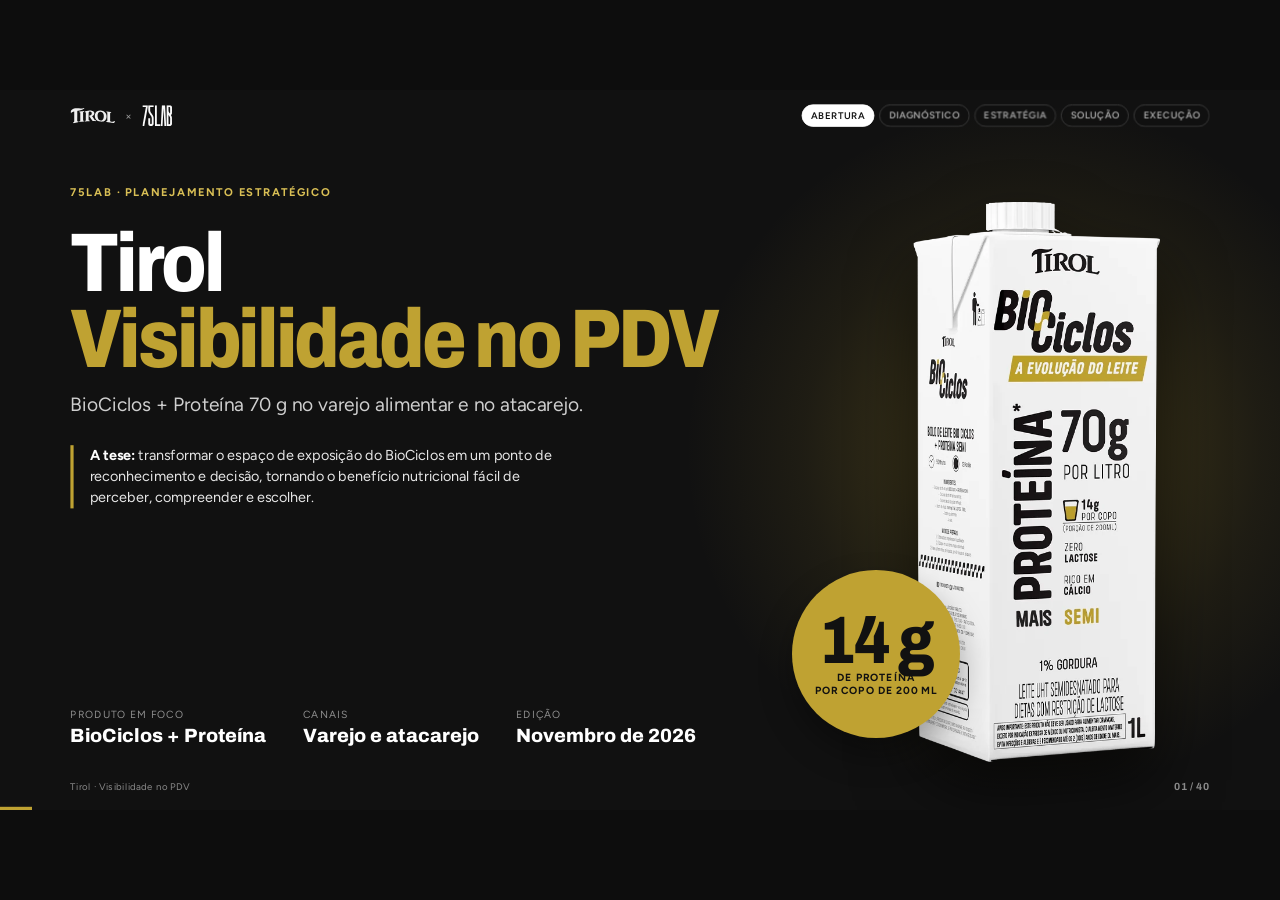
==== index.html @ e5a11fde "Apresentação Tirol Visibilidade no PDV Planejamento estratégico da 75LAB em 40 telas navegáveis: dia" ====
<!doctype html>
<html lang="pt-BR">
<head>
<meta charset="utf-8">
<meta name="viewport" content="width=device-width, initial-scale=1">
<title>Tirol Visibilidade no PDV · Planejamento 75LAB</title>
<meta name="description" content="Planejamento estratégico da 75LAB para a Tirol: transformar a exposição do BioCiclos + Proteína em um ponto de reconhecimento e decisão no varejo alimentar e no atacarejo.">
<meta name="robots" content="noindex">
<meta property="og:title" content="Tirol · Visibilidade no PDV · 14 g no seu dia">
<meta property="og:description" content="Planejamento 75LAB: um bloco BioCiclos que transforma informação nutricional em reconhecimento imediato e facilidade de escolha.">
<meta property="og:image" content="assets/img/packs/biociclos-proteina.webp">
<meta name="theme-color" content="#111111">
<link rel="preconnect" href="https://fonts.googleapis.com">
<link rel="preconnect" href="https://fonts.gstatic.com" crossorigin>
<link href="https://fonts.googleapis.com/css2?family=Archivo:wdth,wght@62..125,500..900&family=Figtree:wght@400;500;600;700&display=swap" rel="stylesheet">
<link rel="stylesheet" href="assets/css/deck.css">
</head>
<body>
<div id="stage" aria-live="polite">

  <header id="topo">
    <div class="marcas"><img src="assets/img/logos/tirol-preto.svg" alt="Tirol"><span>×</span><img class="lab" src="assets/img/logos/75lab-logo-preto.svg" alt="75LAB"></div>
    <nav id="trilha" aria-label="Capítulos"></nav>
  </header>
  <div class="zona ant" aria-hidden="true"></div>
  <div class="zona prox" aria-hidden="true"></div>

  <!-- ===================================================== ABERTURA -->

  <section class="slide capa" id="capa" data-cap="Abertura" data-title="Tirol · Visibilidade no PDV">
    <div class="txt">
      <p class="eyebrow rv">75LAB · Planejamento estratégico</p>
      <h1 class="rv">Tirol<span>Visibilidade no PDV</span></h1>
      <p class="lede rv">BioCiclos + Proteína 70 g no varejo alimentar e no atacarejo.</p>
      <p class="tese rv"><b style="color:#fff">A tese:</b> transformar o espaço de exposição do BioCiclos em um ponto de reconhecimento e decisão, tornando o benefício nutricional fácil de perceber, compreender e escolher.</p>
      <div class="meta rv">
        <div>Produto em foco<b>BioCiclos + Proteína</b></div>
        <div>Canais<b>Varejo e atacarejo</b></div>
        <div>Edição<b>Novembro de 2026</b></div>
      </div>
    </div>
    <div class="visual">
      <div class="halo" aria-hidden="true"></div>
      <img class="pack rv" src="assets/img/packs/biociclos-proteina.webp" alt="Embalagem Tirol BioCiclos + Proteína, leite UHT semidesnatado zero lactose, 1 litro">
      <div class="selo rv"><b>14 g</b><span>de proteína<br>por copo de 200 ml</span></div>
    </div>
  </section>

  <section class="slide sintese" id="sintese" data-cap="Abertura" data-title="Síntese: as seis respostas">
    <p class="eyebrow rv">Síntese executiva</p>
    <h2 class="rv">O planejamento em <em>seis respostas</em>.</h2>
    <div class="corpo">
      <div class="g3">
        <div class="card rv"><h4>O cliente pediu</h4><p>Materiais de PDV para aumentar a visibilidade dos produtos Tirol no varejo e no atacarejo.</p></div>
        <div class="card rv"><h4>Ele realmente precisa</h4><p>Fazer o BioCiclos ser percebido, compreendido e considerado no momento da compra.</p></div>
        <div class="card rv"><h4>Grande oportunidade</h4><p>Traduzir o benefício nutricional em mensagem simples, reconhecível e relevante à rotina.</p></div>
        <div class="card rv"><h4>Estratégia</h4><p>Criar um bloco BioCiclos com marca, 14 g de proteína por copo e facilidade de escolha.</p></div>
        <div class="card rv"><h4>O que a 75LAB deve fazer</h4><p>Desenvolver um sistema modular adaptado à gôndola e à exposição de volume.</p></div>
        <div class="card preto rv"><h4>Próximo passo</h4><p>Validar fotos reais, assets oficiais, claims e restrições físicas antes dos dois mockups.</p></div>
      </div>
      <p class="frase p rv" style="max-width:1300px">A oportunidade não está na peça mais chamativa, mas em um sistema que faça o shopper <em>identificar a Tirol, entender o benefício e encontrar o produto</em> sem dificuldade.</p>
    </div>
  </section>

  <!-- ===================================================== DIAGNÓSTICO -->

  <section class="slide capitulo" id="cap-diagnostico" data-cap="Diagnóstico" data-title="Capítulo 1 · Diagnóstico">
    <p class="eyebrow rv">Capítulo 1</p>
    <h2 class="rv">Diagnóstico</h2>
    <p class="lede rv">O desafio, o briefing, a marca, o mercado, a concorrência e o shopper.</p>
    <div class="lista-cap rv"><span>Leitura do desafio</span><span>Briefing</span><span>O que sabemos</span><span>O que falta descobrir</span><span>Marca</span><span>Mercado</span><span>Concorrência</span><span>Shopper e jornada</span><span>Tendências</span></div>
    <div class="num-cap" aria-hidden="true">01</div>
  </section>

  <section class="slide" id="desafio" data-cap="Diagnóstico" data-title="Leitura do desafio">
    <p class="eyebrow rv"><span class="n">01</span>Leitura do desafio</p>
    <h2 class="rv">O problema não é falta de material. É <em>falta de vantagem percebida</em> na hora da escolha.</h2>
    <div class="corpo">
      <div class="depara rv">
        <div class="card"><h4>O que o cliente pediu</h4><p>Um sistema de réguas, stoppers, blocos de marca e testeiras para o BioCiclos + Proteína, com duas aplicações: varejo e atacarejo, mostrando como o produto é percebido à distância e compreendido de perto.</p></div>
        <div class="seta">→</div>
        <div class="card preto"><h4>O que precisa resolver</h4><p>Transformar a presença física do produto em uma vantagem perceptível no momento da escolha.</p></div>
      </div>
      <div class="g3">
        <div class="card rv"><span class="k">Visibilidade</span><p>Ser encontrado em um corredor visualmente competitivo.</p></div>
        <div class="card rv"><span class="k">Compreensão</span><p>Deixar claro que o leite oferece uma proposta nutricional diferenciada.</p></div>
        <div class="card rv"><span class="k">Conversão</span><p>Justificar a escolha frente às alternativas e ao possível diferencial de preço.</p></div>
      </div>
      <div class="card creme rv"><p style="margin:0;color:var(--ink)"><b>Primeiro achado estratégico:</b> 14 g de proteína por copo é um argumento relevante, mas não exclusivo. A Camponesa também comercializa leite UHT zero lactose com 14 g por 200 ml. A oportunidade é a Tirol ganhar uma associação clara entre <b>produto, benefício, marca e praticidade</b>, e não apenas competir pelo maior número no material. <span class="small">[F1, F4]</span></p></div>
    </div>
  </section>

  <section class="slide" id="briefing" data-cap="Diagnóstico" data-title="Decupagem do briefing">
    <p class="eyebrow rv"><span class="n">02</span>Decupagem do briefing</p>
    <h2 class="rv">Desafio declarado: visibilidade. <em>Desafio real: compreensão rápida.</em></h2>
    <div class="corpo">
      <div class="g2 rv" style="gap:40px">
        <table class="tbl compacta">
          <thead><tr><th style="width:38%">Dimensão</th><th>Leitura estratégica</th></tr></thead>
          <tbody>
            <tr><td>Contexto</td><td>Destacar uma linha de leite funcional em canais com dinâmicas de exposição diferentes.</td></tr>
            <tr><td>Marca</td><td>Tirol, com foco em BioCiclos.</td></tr>
            <tr><td>Categoria</td><td>Leite UHT com proposta nutricional diferenciada.</td></tr>
            <tr><td>Desafio declarado</td><td>Aumentar a visibilidade no PDV.</td></tr>
            <tr class="dest"><td>Desafio real</td><td>Transformar diferenciais nutricionais em argumentos rapidamente compreensíveis.</td></tr>
            <tr><td>Canais</td><td>Supermercados e atacarejos.</td></tr>
          </tbody>
        </table>
        <table class="tbl compacta">
          <thead><tr><th style="width:38%">Dimensão</th><th>Leitura estratégica</th></tr></thead>
          <tbody>
            <tr><td>Objetivo de negócio</td><td>Maior giro, experimentação de compra e presença da linha.</td></tr>
            <tr><td>Objetivo de marketing</td><td>Aumentar conhecimento e reconhecimento de BioCiclos + Proteína.</td></tr>
            <tr><td>Objetivo de trade</td><td>Exposição qualificada e execução consistente.</td></tr>
            <tr><td>Objetivo de comunicação</td><td>Associar Tirol a uma opção proteica, zero lactose e prática para a rotina.</td></tr>
            <tr><td>Momento da jornada</td><td>Atenção, consideração e decisão.</td></tr>
            <tr><td>Restrições</td><td>Acesso ao produto, preço visível, reposição simples e adequação física a cada canal.</td></tr>
          </tbody>
        </table>
      </div>
    </div>
  </section>

  <section class="slide" id="publicos" data-cap="Diagnóstico" data-title="Públicos e resposta desejada">
    <p class="eyebrow rv"><span class="n">02</span>Públicos e resposta desejada do shopper</p>
    <h2 class="rv">Quatro públicos, uma resposta: <em>“esse leite é diferente”</em>.</h2>
    <div class="corpo">
      <div class="g4">
        <div class="card rv"><span class="k">Shopper</span><p>Comprador de leite para consumo próprio ou do domicílio.</p></div>
        <div class="card rv"><span class="k">Consumidor</span><p>Pessoa interessada em incorporar proteína à alimentação cotidiana, não necessariamente atleta.</p></div>
        <div class="card rv"><span class="k">Comprador do varejo</span><p>Responsável por espaço, giro, rentabilidade e abastecimento.</p></div>
        <div class="card rv"><span class="k">Promotor e repositor</span><p>Profissionais que precisam manter o bloco visível, correto e abastecido.</p></div>
      </div>
      <h4 class="rv" style="margin-top:10px">Resposta esperada do shopper</h4>
      <div class="fluxo rv">
        <div><i>VER</i><b>“Esse leite é diferente.”</b></div>
        <div><i>PENSAR</i><b>“Tem uma quantidade relevante de proteína por copo.”</b></div>
        <div><i>SENTIR</i><b>Confiança e facilidade de entendimento.</b></div>
        <div><i>ENTENDER</i><b>“São 14 g por 200 ml e é zero lactose.”</b></div>
        <div class="on"><i>FAZER</i><b>Considerar a compra, verificar o preço e escolher.</b></div>
      </div>
    </div>
  </section>

  <section class="slide" id="sabemos" data-cap="Diagnóstico" data-title="O que sabemos">
    <p class="eyebrow rv"><span class="n">03</span>O que sabemos</p>
    <div class="split" style="grid-template-columns:1.5fr 1fr;flex:1">
      <div>
        <h2 class="rv">Não precisamos inventar um benefício. Precisamos <em>ampliar a percepção</em> do que já existe.</h2>
        <ol class="lista rv" style="margin-top:30px">
          <li><b class="i">01</b><span>O BioCiclos + Proteína comunica <strong>70 g de proteína por litro</strong>, equivalentes a <strong>14 g por copo de 200 ml</strong>. A linha foi lançada em 2025. <span class="small">[F1, F2]</span></span></li>
          <li><b class="i">02</b><span>É um leite UHT semidesnatado, zero lactose, em embalagem de 1 litro. <span class="small">[F1]</span></span></li>
          <li><b class="i">03</b><span>A linha usa códigos visuais limpos e de alto contraste: <strong>branco, preto e dourado</strong>.</span></li>
          <li><b class="i">04</b><span>O projeto precisa contemplar varejo alimentar e atacarejo.</span></li>
          <li><b class="i">05</b><span>No varejo, a prioridade é o bloco de marca com régua e stopper; a ponta de gôndola é opcional.</span></li>
          <li><b class="i">06</b><span>No atacarejo, o foco é leitura à distância sem comprometer a reposição.</span></li>
          <li><b class="i">07</b><span>Preço e embalagem devem permanecer visíveis nas duas soluções.</span></li>
        </ol>
      </div>
      <div class="rv" style="display:flex;justify-content:center;align-items:center;height:100%">
        <img src="assets/img/packs/biociclos-proteina.webp" alt="Embalagem BioCiclos + Proteína" style="height:600px;width:auto;filter:drop-shadow(0 30px 30px rgba(0,0,0,.18))">
      </div>
    </div>
  </section>

  <section class="slide" id="descobrir" data-cap="Diagnóstico" data-title="O que precisamos descobrir">
    <p class="eyebrow rv"><span class="n">04</span>O que precisamos descobrir</p>
    <h2 class="rv">Cinco lacunas críticas antes do design final.</h2>
    <div class="corpo">
      <div class="split" style="grid-template-columns:1.45fr 1fr;gap:44px">
        <table class="tbl compacta rv">
          <thead><tr><th>Sabemos</th><th>Precisamos descobrir</th><th>Impacto</th></tr></thead>
          <tbody>
            <tr><td>Produto em foco</td><td>Exposição atual: fotos, planogramas, frentes e medidas.</td><td><span class="tag crit">Crítico</span></td></tr>
            <tr><td>Dois canais</td><td>Redes prioritárias, regras e tipos de loja.</td><td><span class="tag crit">Crítico</span></td></tr>
            <tr><td>Claim de proteína</td><td>Rótulo vigente, claims aprovados e arquivos oficiais.</td><td><span class="tag crit">Crítico</span></td></tr>
            <tr><td>Objetivo de visibilidade</td><td>Baseline de sell-out, distribuição, giro e ruptura.</td><td><span class="tag crit">Crítico</span></td></tr>
            <tr><td>Execução simples</td><td>Budget, quantidades e custo-alvo por peça.</td><td><span class="tag crit">Crítico</span></td></tr>
            <tr><td>Decisão no PDV</td><td>Preço regular, promoções e diferença para concorrentes.</td><td><span class="tag imp">Importante</span></td></tr>
            <tr><td>Identidade própria</td><td>Manual de marca, logos, embalagens e arquivos abertos.</td><td><span class="tag imp">Importante</span></td></tr>
            <tr><td>Público comprador</td><td>Perfil, jornadas e ocasiões de consumo.</td><td><span class="tag imp">Importante</span></td></tr>
            <tr><td>Instalação</td><td>Quem instala, mantém e repõe as peças.</td><td><span class="tag imp">Importante</span></td></tr>
            <tr><td>Portfólio alternativo</td><td>Condições de extensão a Doce de Leite Zero e Viva Zero.</td><td><span class="tag des">Desejável</span></td></tr>
          </tbody>
        </table>
        <div class="rv">
          <h4 style="margin-bottom:14px">Hipóteses de planejamento <span class="tag hip" style="margin-left:6px">a confirmar</span></h4>
          <div style="display:grid;gap:12px">
            <div class="card"><span class="k">H01 · Baixa diferenciação visual</span><p style="margin:0">O bloco atual pode não se destacar dos leites tradicionais.</p></div>
            <div class="card"><span class="k">H02 · Informação subaproveitada</span><p style="margin:0">O shopper pode compreender melhor 14 g por copo do que 70 g por litro.</p></div>
            <div class="card"><span class="k">H03 · Barreira de preço</span><p style="margin:0">Um eventual preço superior pode exigir proposta de valor mais clara.</p></div>
            <div class="card"><span class="k">H04 · Espaço limitado</span><p style="margin:0">Nem todas as redes permitirão testeiras ou pontos extras.</p></div>
          </div>
        </div>
      </div>
    </div>
  </section>

  <section class="slide" id="marca" data-cap="Diagnóstico" data-title="Contexto de marca">
    <p class="eyebrow rv"><span class="n">05</span>Contexto de marca</p>
    <h2 class="rv">Tirol entrega confiança. BioCiclos entrega <em>reconhecimento</em>.</h2>
    <div class="corpo">
      <div class="split" style="grid-template-columns:1fr 1fr;gap:48px">
        <div>
          <p class="rv">Fundada em 1974, em Treze Tílias (SC), a Tirol construiu sua trajetória em lácteos, qualidade e confiança. Em julho de 2026 apresentou o posicionamento <b>“Incrível é fazer com Tirol”</b>. BioCiclos trabalha o território <b>“A evolução do leite”</b>, com variantes por fase ou objetivo de consumo. <span class="small">[F1, F2, F3]</span></p>
          <h4 class="rv" style="margin:22px 0 10px">Arquitetura de comunicação recomendada</h4>
          <table class="tbl compacta rv">
            <tbody>
              <tr><td style="width:42%">Marca endossante</td><td><b>TIROL</b> · familiaridade e confiança.</td></tr>
              <tr><td>Identidade de linha</td><td><b>BIOCICLOS</b> · reconhecimento no corredor.</td></tr>
              <tr class="dest"><td>Variante e benefício</td><td><b>+ PROTEÍNA 70 g/L</b> · traduzida em 14 g por copo de 200 ml.</td></tr>
              <tr><td>Mensagem de apoio</td><td><b>ZERO LACTOSE</b> · visível, sem competir com a mensagem central.</td></tr>
            </tbody>
          </table>
        </div>
        <div>
          <div class="packs rv" style="justify-content:center;gap:0">
            <img src="assets/img/packs/biociclos-adultos-p.webp" alt="BioCiclos Adultos" style="height:200px">
            <img src="assets/img/packs/biociclos-senior-p.webp" alt="BioCiclos Senior 50+" style="height:200px">
            <img src="assets/img/packs/biociclos-kids-p.webp" alt="BioCiclos Kids" style="height:200px">
            <img src="assets/img/packs/biociclos-proteina-p.webp" alt="BioCiclos + Proteína" style="height:250px;margin-left:8px">
          </div>
          <h4 class="rv" style="margin:24px 0 10px">Códigos visuais a preservar</h4>
          <div class="g3 rv" style="gap:10px">
            <div class="card" style="padding:14px"><div style="height:28px;border-radius:6px;background:#fff;border:1px solid var(--line)"></div><p style="font-size:14px"><b>Branco</b> · continuidade com a embalagem e clareza.</p></div>
            <div class="card" style="padding:14px"><div style="height:28px;border-radius:6px;background:var(--ink)"></div><p style="font-size:14px"><b>Preto</b> · contraste e reconhecimento da variante.</p></div>
            <div class="card" style="padding:14px"><div style="height:28px;border-radius:6px;background:var(--gold)"></div><p style="font-size:14px"><b>Dourado</b> · destaque seletivo e qualidade.</p></div>
          </div>
          <p class="small rv" style="margin-top:12px"><b>Direção:</b> estender o sistema visual do produto à gôndola, com tipografia forte e a embalagem original como ativo obrigatório, em vez de criar uma campanha paralela.</p>
        </div>
      </div>
      <p class="nota rv">Posicionamento pretendido não é percepção real: se o shopper reconhece a linha, associa à Tirol e diferencia a versão proteica ainda precisa ser avaliado em pesquisa.</p>
    </div>
  </section>

  <section class="slide" id="mercado" data-cap="Diagnóstico" data-title="Contexto de mercado">
    <p class="eyebrow rv"><span class="n">06</span>Contexto de mercado</p>
    <h2 class="rv">A proteína avança, mas o interesse <em>não garante a escolha</em> de uma marca.</h2>
    <div class="corpo">
      <div class="g3">
        <div class="card rv"><div class="kpi">R$ 1,145 <small>tri</small></div><p><b>Varejo alimentar Brasil, 2025.</b> Total setorial, não a categoria de leite UHT. <span class="small">[F5]</span></p></div>
        <div class="card rv"><div class="kpi">+12<small>%</small></div><p><b>Produtos com proteína adicionada, em valor.</b> Ano móvel até o 1º tri/2026 vs. anterior. <span class="small">[F6]</span></p></div>
        <div class="card rv"><div class="kpi">21<small>% dos lares</small></div><p><b>12,8 milhões de lares</b> compram produtos com proteína adicionada, em diversas categorias. <span class="small">[F6]</span></p></div>
      </div>
      <div class="split rv" style="grid-template-columns:1fr 1fr;gap:40px">
        <p>Segundo a Worldpanel by Numerator (13/10/2026), a categoria é impulsionada pela busca de conveniência e de relação custo-benefício; <b>clareza da quantidade por porção é especialmente importante</b>. <span class="small">[F6]</span></p>
        <ol class="lista" style="gap:6px">
          <li><b class="i">01</b><span>Apresentar um benefício facilmente compreensível.</span></li>
          <li><b class="i">02</b><span>Conectar o produto ao consumo cotidiano.</span></li>
          <li><b class="i">03</b><span>Facilitar a avaliação de valor em relação ao preço.</span></li>
          <li><b class="i">04</b><span>Garantir disponibilidade e execução consistente.</span></li>
        </ol>
      </div>
      <p class="nota rv">Limitação: esses números não medem especificamente o mercado brasileiro de leite UHT proteico de 1 litro e não devem ser usados para projetar vendas da variante.</p>
    </div>
  </section>

  <section class="slide" id="concorrencia" data-cap="Diagnóstico" data-title="Concorrência">
    <p class="eyebrow rv"><span class="n">07</span>Concorrência</p>
    <h2 class="rv">Quando todos falam de proteína, <em>o número sozinho deixa de diferenciar</em>.</h2>
    <div class="corpo">
      <table class="tbl rv">
        <thead><tr><th style="width:30%">Marca</th><th style="width:36%">Proposta verificada</th><th>Implicação para a Tirol</th></tr></thead>
        <tbody>
          <tr class="dest"><td>Camponesa · Leite UHT Proteína Zero Lactose</td><td>14 g por 200 ml, zero lactose. <span class="small">[F4]</span></td><td>Concorrente direto, com a mesma quantidade comunicada.</td></tr>
          <tr><td>Itambé · Leite Protein 1 L</td><td>5 g por 100 ml = 10 g por 200 ml, zero lactose. <span class="small">[F7]</span></td><td>Disputa por nutrição e saudabilidade.</td></tr>
          <tr><td>Piracanjuba · Zero Lactose +Protein 1 L</td><td>Comunica 10 g de proteína e ausência de lactose. <span class="small">[F8]</span></td><td>Reforça o repertório proteico na gôndola.</td></tr>
          <tr><td>Molico · Linha UHT</td><td>Associação histórica da marca com nutrição.</td><td>Disputa por confiança e escolha saudável.</td></tr>
        </tbody>
      </table>
      <p class="rv"><b>Concorrência indireta:</b> bebidas proteicas prontas, iogurtes, suplementos e outros alimentos de apelo proteico disputam a intenção de consumo, embora não sejam substitutos perfeitos do leite UHT.</p>
      <div class="card preto rv" style="padding:26px 30px">
        <h4>Espaço de diferenciação</h4>
        <p class="frase m" style="color:#fff;margin-top:10px">TIROL <em>+</em> BIOCICLOS <em>+</em> 14 g POR COPO <em>+</em> ZERO LACTOSE <em>+</em> contexto de consumo</p>
      </div>
      <p class="nota rv">Argumentos de produto checados nas fontes; não houve auditoria física das peças dos concorrentes nas redes-alvo. Visibilidade, frentes e materiais devem ser investigados em campo.</p>
    </div>
  </section>

  <section class="slide" id="shopper" data-cap="Diagnóstico" data-title="Shopper: quatro perfis de compra">
    <p class="eyebrow rv"><span class="n">08</span>Shopper e público</p>
    <h2 class="rv">Falar com quem procura <em>e com quem descobre</em> o leite funcional.</h2>
    <div class="corpo">
      <div class="g4">
        <div class="card rv"><span class="k">Orientado à nutrição</span><p>Compara proteína, gordura, ingredientes e preço.</p><p style="color:var(--ink);border-top:1px solid var(--line);padding-top:10px;margin-top:14px"><b>Design:</b> destacar a quantidade por porção com clareza.</p></div>
        <div class="card rv"><span class="k">Compra habitual</span><p>Compra leite rotineiramente, sem buscar necessariamente a versão proteica.</p><p style="color:var(--ink);border-top:1px solid var(--line);padding-top:10px;margin-top:14px"><b>Design:</b> interromper com baixo esforço de leitura.</p></div>
        <div class="card rv"><span class="k">Atento à lactose</span><p>Procura identificar a ausência de lactose.</p><p style="color:var(--ink);border-top:1px solid var(--line);padding-top:10px;margin-top:14px"><b>Design:</b> preservar o claim de apoio.</p></div>
        <div class="card rv"><span class="k">Atacarejo</span><p>Pode comprar por unidade ou em volume; compara preços e acesso.</p><p style="color:var(--ink);border-top:1px solid var(--line);padding-top:10px;margin-top:14px"><b>Design:</b> testar leitura à distância e reposição livre.</p></div>
      </div>
      <div class="card creme rv"><p style="margin:0;color:var(--ink);font-size:19px"><b>Principal aprendizado:</b> o material precisa servir tanto a quem procura deliberadamente um leite funcional quanto a quem descobre a opção em uma compra de rotina. Falar apenas com atletas restringe o público sem necessidade.</p></div>
      <p class="nota rv">Segmentos comportamentais de planejamento, não perfis medidos especificamente para a Tirol.</p>
    </div>
  </section>

  <section class="slide" id="jornada" data-cap="Diagnóstico" data-title="Jornada simplificada no PDV">
    <p class="eyebrow rv"><span class="n">08</span>Jornada simplificada no PDV</p>
    <h2 class="rv">Sete momentos, sete barreiras, <em>sete oportunidades</em>.</h2>
    <div class="corpo">
      <table class="tbl rv">
        <thead><tr><th style="width:18%">Momento</th><th style="width:34%">Barreira</th><th>Oportunidade</th></tr></thead>
        <tbody>
          <tr><td>Contexto</td><td>Compra habitual de leite.</td><td>Bloco reconhecível de BioCiclos.</td></tr>
          <tr><td>Estímulo</td><td>Ruído visual.</td><td>Contraste e marca visível.</td></tr>
          <tr class="dest"><td>Interesse</td><td>Benefício pouco claro.</td><td><b>14 g por 200 ml em destaque.</b></td></tr>
          <tr><td>Interação</td><td>Dúvida sobre a variante.</td><td>Embalagem real e zero lactose.</td></tr>
          <tr><td>Decisão</td><td>Comparação de valor.</td><td>Preço legível junto ao produto.</td></tr>
          <tr><td>Ação</td><td>Dificuldade de retirada.</td><td>Livre acesso e organização.</td></tr>
          <tr><td>Experiência</td><td>Memória fraca para a recompra.</td><td>Repetição consistente dos códigos BioCiclos.</td></tr>
        </tbody>
      </table>
    </div>
  </section>

  <section class="slide" id="tendencias" data-cap="Diagnóstico" data-title="Tendências relevantes">
    <p class="eyebrow rv"><span class="n">09</span>Tendências relevantes</p>
    <h2 class="rv">Proteína saiu da academia e <em>entrou na rotina</em>.</h2>
    <div class="corpo">
      <div class="g3">
        <div class="card rv"><span class="k">Proteína no cotidiano</span><p>Linguagem menos restrita ao universo fitness.</p></div>
        <div class="card rv"><span class="k">Atenção ao custo-benefício</span><p>Comunicar valor sem esconder o preço.</p></div>
        <div class="card preto rv"><span class="k">Clareza por porção</span><p>Priorizar 14 g por 200 ml.</p></div>
        <div class="card rv"><span class="k">Nutrição funcional</span><p>Fortalecer a identidade BioCiclos.</p></div>
        <div class="card rv"><span class="k">Comunicação da rotina</span><p>Usar situações cotidianas, se não prejudicarem a leitura.</p></div>
        <div class="card rv"><span class="k">Execução modular</span><p>Criar uma família de peças por canal e cluster.</p></div>
      </div>
      <div class="card creme rv"><p style="margin:0;color:var(--ink)"><b>Tecnologia:</b> não há evidência suficiente de que telas, sensores ou inteligência artificial melhorem esta decisão de compra a ponto de justificar o investimento. Um QR Code pode apoiar conteúdo aprovado em etapa futura, mas não deve disputar atenção com o benefício principal.</p></div>
      <p class="nota rv">Sinais do estudo de consumo da Worldpanel e da evolução recente de comunicação e portfólio da Tirol. [F2, F3, F6]</p>
    </div>
  </section>

  <!-- ===================================================== ESTRATÉGIA -->

  <section class="slide capitulo" id="cap-estrategia" data-cap="Estratégia" data-title="Capítulo 2 · Estratégia">
    <p class="eyebrow rv">Capítulo 2</p>
    <h2 class="rv">Estratégia</h2>
    <p class="lede rv">Insights, tensão central, oportunidade, pilares e territórios conceituais.</p>
    <div class="lista-cap rv"><span>Insights</span><span>Tensão central</span><span>Oportunidade</span><span>Como podemos</span><span>De → Para</span><span>Pilares</span><span>Territórios</span><span>Direção recomendada</span></div>
    <div class="num-cap" aria-hidden="true">02</div>
  </section>

  <section class="slide" id="insights" data-cap="Estratégia" data-title="Principais insights">
    <p class="eyebrow rv"><span class="n">10</span>Principais insights</p>
    <h2 class="rv">De observações a <em>decisões de design</em>.</h2>
    <div class="corpo">
      <table class="tbl compacta rv">
        <thead><tr><th style="width:5%">#</th><th style="width:27%">Observação</th><th style="width:36%">Insight</th><th>Consequência</th></tr></thead>
        <tbody>
          <tr><td>01</td><td>70 g por litro.</td><td>A porção de consumo aproxima o benefício da rotina.</td><td><b>14 g por copo.</b></td></tr>
          <tr><td>02</td><td>Outra marca também oferece 14 g.</td><td>O número não é necessariamente exclusivo.</td><td>Vincular o benefício à identidade BioCiclos.</td></tr>
          <tr><td>03</td><td>Embalagem predominantemente branca.</td><td>Pode perder contraste diante de outras caixas claras.</td><td>Construir bloco preto, branco e dourado.</td></tr>
          <tr><td>04</td><td>Leite é compra habitual.</td><td>A marca precisa dialogar com hábitos existentes.</td><td>Mostrar consumo cotidiano.</td></tr>
          <tr><td>05</td><td>Preço potencialmente diferente.</td><td>Atenção não implica intenção de compra.</td><td>Manter preço legível e proposta clara.</td></tr>
          <tr><td>06</td><td>Dois canais diferentes.</td><td>Uma mesma peça redimensionada pode falhar.</td><td>Mesma linguagem, arquitetura distinta.</td></tr>
          <tr><td>07</td><td>Peças convivem com reposição.</td><td>Material que atrapalha a operação tende a ser removido.</td><td>Facilidade de manutenção como premissa.</td></tr>
          <tr><td>08</td><td>Marca tem território institucional e de linha.</td><td>É possível unir confiança e inovação funcional.</td><td>Usar Tirol como marca endossante.</td></tr>
        </tbody>
      </table>
    </div>
  </section>

  <section class="slide" id="prioritarios" data-cap="Estratégia" data-title="Três insights prioritários">
    <p class="eyebrow rv"><span class="n">10</span>Três insights prioritários</p>
    <h2 class="rv">Concretizar, reconhecer, operar.</h2>
    <div class="corpo" style="justify-content:center">
      <div class="g3">
        <div class="card rv" style="padding:34px 30px"><div class="kpi" style="color:var(--gold-t)">01</div><h3 style="margin-top:14px;font-size:34px">Concretizar</h3><p style="font-size:19px;margin-top:14px">O número mais útil é o que o consumidor reconhece em sua porção cotidiana, não necessariamente o maior número da embalagem.</p></div>
        <div class="card preto rv" style="padding:34px 30px"><div class="kpi" style="color:var(--gold-l)">02</div><h3 style="margin-top:14px;font-size:34px">Reconhecer</h3><p style="font-size:19px;margin-top:14px">Se várias marcas falam em proteína, a Tirol precisa ganhar associação entre identidade, benefício e presença física.</p></div>
        <div class="card rv" style="padding:34px 30px"><div class="kpi" style="color:var(--gold-t)">03</div><h3 style="margin-top:14px;font-size:34px">Operar</h3><p style="font-size:19px;margin-top:14px">O impacto só existe enquanto a comunicação permanece instalada, visível, abastecida e próxima do produto.</p></div>
      </div>
      <p class="lede rv">Esses insights conduzem as decisões de hierarquia, layout, materiais, exposição e critérios de produção.</p>
    </div>
  </section>

  <section class="slide" id="tensao" data-cap="Estratégia" data-title="Tensão central">
    <p class="eyebrow rv"><span class="n">11</span>Tensão central</p>
    <h2 class="rv">Quatro conflitos avaliados. <em>Um escolhido.</em></h2>
    <div class="corpo">
      <table class="tbl compacta rv">
        <thead><tr><th style="width:30%">Tensão</th><th style="width:30%">Desejo</th><th>Conflito</th></tr></thead>
        <tbody>
          <tr class="dest"><td>Informação vs. compreensão</td><td>Entender o benefício rapidamente.</td><td>Dados nutricionais exigem interpretação.</td></tr>
          <tr><td>Diferenciação vs. semelhança</td><td>Encontrar o produto mais adequado.</td><td>Várias marcas usam argumentos parecidos.</td></tr>
          <tr><td>Valor vs. preço</td><td>Perceber um benefício justificável.</td><td>A categoria também é comparada por preço.</td></tr>
          <tr><td>Impacto vs. operação</td><td>Ter destaque expressivo.</td><td>A peça não pode dificultar retirada e reposição.</td></tr>
        </tbody>
      </table>
      <div class="aspas rv" style="margin-top:16px">
        <h4 style="margin-bottom:12px;color:var(--gold-t)">Tensão escolhida</h4>
        <p class="frase m">O shopper pode estar aberto a um leite com mais proteína, mas <em>não necessariamente consegue perceber, compreender e justificar</em> essa escolha enquanto compra leite.</p>
      </div>
      <p class="nota rv">Essa tensão liga comportamento, categoria, comunicação e venda. É mais abrangente do que a ausência de uma régua ou testeira.</p>
    </div>
  </section>

  <section class="slide dark" id="oportunidade" data-cap="Estratégia" data-title="Oportunidade e como podemos">
    <p class="eyebrow rv"><span class="n">12 · 13</span>Oportunidade e “como podemos”</p>
    <p class="frase rv" style="color:#fff;margin-top:10px">Como podemos transformar o espaço de exposição do BioCiclos + Proteína em um <em>ponto de reconhecimento e decisão</em>, fazendo o shopper identificar a Tirol, entender os 14 g de proteína por copo e encontrar produto e preço sem esforço?</p>
    <div class="corpo" style="justify-content:flex-end">
      <p class="rv" style="font-size:19px;max-width:1200px">Cresce o interesse por alimentos proteicos, mas a vantagem de cada opção precisa ser traduzida em benefício concreto no momento da compra.</p>
      <div class="g3">
        <div class="card rv"><span class="k" style="color:var(--gold-l)">Categoria</span><p>Facilitar a navegação entre leites tradicionais e variantes de proposta nutricional especial.</p></div>
        <div class="card rv"><span class="k" style="color:var(--gold-l)">Marca</span><p>Construir um código próprio de reconhecimento BioCiclos.</p></div>
        <div class="card rv"><span class="k" style="color:var(--gold-l)">Negócio</span><p>Ampliar a consideração do produto sem depender exclusivamente de promoção.</p></div>
      </div>
      <p class="nota rv">Esta pergunta orienta todas as escolhas futuras de design, arquitetura, comunicação e implementação.</p>
    </div>
  </section>

  <section class="slide" id="estrategia" data-cap="Estratégia" data-title="Estratégia: de → para">
    <p class="eyebrow rv"><span class="n">14</span>Estratégia</p>
    <h2 class="rv">Criar um bloco de marca que transforme informação nutricional em <em>reconhecimento imediato</em> e facilidade de escolha.</h2>
    <div class="corpo" style="justify-content:center">
      <div class="depara tres rv">
        <div class="card"><h4>De</h4><p>Uma variante funcional que depende da embalagem individual para comunicar sua vantagem.</p></div>
        <div class="seta">→</div>
        <div class="card preto"><h4 style="color:var(--gold-l)">Para</h4><p>Um bloco BioCiclos reconhecível, que explica seu benefício antes da leitura detalhada do rótulo.</p></div>
        <div class="seta">+</div>
        <div class="card ouro"><h4>Através de</h4><p>Um sistema modular de comunicação com contraste visual, proteína por porção, marca e disponibilidade do produto.</p></div>
      </div>
    </div>
  </section>

  <section class="slide" id="pilares" data-cap="Estratégia" data-title="Pilares estratégicos">
    <p class="eyebrow rv"><span class="n">15</span>Pilares estratégicos</p>
    <h2 class="rv">Destacar, traduzir, facilitar, escalar.</h2>
    <div class="corpo" style="justify-content:center">
      <div class="g4">
        <div class="card creme pilar rv"><div class="n">01</div><h3>Destacar</h3><small>Atenção</small><p>Tornar BioCiclos identificável em meio à concorrência, com unidade visual, contraste e marca reconhecível.</p></div>
        <div class="card creme pilar rv"><div class="n">02</div><h3>Traduzir</h3><small>Compreensão</small><p>Apresentar o benefício numa medida cotidiana: 14 g por copo de 200 ml, com zero lactose como apoio.</p></div>
        <div class="card creme pilar rv"><div class="n">03</div><h3>Facilitar</h3><small>Compra</small><p>Reduzir a fricção entre identificar e comprar: preço legível, organização e acesso direto.</p></div>
        <div class="card creme pilar rv"><div class="n">04</div><h3>Escalar</h3><small>Execução</small><p>Garantir execução econômica e replicável: materiais modulares, instalação simples e manutenção rápida.</p></div>
      </div>
    </div>
  </section>

  <section class="slide" id="territorios" data-cap="Estratégia" data-title="Territórios conceituais">
    <p class="eyebrow rv"><span class="n">16</span>Territórios conceituais</p>
    <h2 class="rv">Quatro caminhos para o mesmo problema.</h2>
    <div class="corpo" data-abas>
      <div class="abas rv">
        <button data-aba="t1" data-ini>01 · 14 g no seu dia<span class="st">Principal</span></button>
        <button data-aba="t2">02 · A evolução do leite<span class="st">Complementar</span></button>
        <button data-aba="t3">03 · Proteína na rotina<span class="st">Apoio</span></button>
        <button data-aba="t4">04 · Escolha sem dúvidas<span class="st">Funcional</span></button>
      </div>
      <div class="painel rv" data-painel="t1">
        <div class="split" style="grid-template-columns:1.3fr 1fr;gap:40px">
          <div><p class="frase">14 g no seu dia</p><p class="lede">Tornar a quantidade de proteína próxima do consumo cotidiano.</p><p style="margin-top:16px">Usa 14 g por porção, em vez de depender apenas de 70 g por litro. Conecta diretamente ao benefício BioCiclos. <b>Desdobramentos:</b> leitura de 14 g, porção e embalagem; régua, stopper, testeira, conteúdo digital de apoio.</p></div>
          <table class="tbl"><tbody><tr><td>Clareza</td><td><span class="tag alta">Alta</span></td></tr><tr><td>Força de marca</td><td><span class="tag alta">Alta, com endosso</span></td></tr><tr><td>Execução</td><td><span class="tag alta">Alta</span></td></tr><tr><td>Papel</td><td><b>Principal</b></td></tr></tbody></table>
        </div>
      </div>
      <div class="painel" data-painel="t2" hidden>
        <div class="split" style="grid-template-columns:1.3fr 1fr;gap:40px">
          <div><p class="frase">A evolução do leite</p><p class="lede">Mostrar BioCiclos como evolução da categoria.</p><p style="margin-top:16px">Preserva o território da linha, seu contraste e sua linguagem funcional. <b>Desdobramentos:</b> comunicação centrada na marca; bloco, ponta de gôndola e expansão para variantes.</p></div>
          <table class="tbl"><tbody><tr><td>Clareza</td><td><span class="tag media">Média</span></td></tr><tr><td>Força de marca</td><td><span class="tag crit">Muito alta</span></td></tr><tr><td>Execução</td><td><span class="tag alta">Alta</span></td></tr><tr><td>Papel</td><td><b>Complementar</b></td></tr></tbody></table>
        </div>
      </div>
      <div class="painel" data-painel="t3" hidden>
        <div class="split" style="grid-template-columns:1.3fr 1fr;gap:40px">
          <div><p class="frase">Proteína na rotina</p><p class="lede">Mostrar que o leite proteico cabe nos hábitos do dia a dia.</p><p style="margin-top:16px">Amplia o repertório para além da academia e dialoga com o posicionamento institucional Tirol. <b>Desdobramentos:</b> café da manhã, copo de leite e preparações simples; apoio visual e conteúdo contextual.</p></div>
          <table class="tbl"><tbody><tr><td>Clareza</td><td><span class="tag media">Média</span></td></tr><tr><td>Força de marca</td><td><span class="tag alta">Alta</span></td></tr><tr><td>Execução</td><td><span class="tag media">Média</span></td></tr><tr><td>Papel</td><td><b>Apoio</b></td></tr></tbody></table>
        </div>
      </div>
      <div class="painel" data-painel="t4" hidden>
        <div class="split" style="grid-template-columns:1.3fr 1fr;gap:40px">
          <div><p class="frase">Escolha sem dúvidas</p><p class="lede">Organizar as informações decisivas numa única área de decisão.</p><p style="margin-top:16px">Reduz o esforço de comparar benefício, preço e embalagem. <b>Desdobramentos:</b> régua, preço, comunicação de volume e orientação de compra.</p></div>
          <table class="tbl"><tbody><tr><td>Clareza</td><td><span class="tag alta">Alta</span></td></tr><tr><td>Força de marca</td><td><span class="tag media">Média</span></td></tr><tr><td>Execução</td><td><span class="tag crit">Muito alta</span></td></tr><tr><td>Papel</td><td><b>Funcional</b></td></tr></tbody></table>
        </div>
      </div>
      <p class="nota rv">Frases e layouts são rotas de conceito, não mensagens aprovadas pela Tirol. Avaliação qualitativa de planejamento, sujeita a teste de leitura e percepção.</p>
    </div>
  </section>

  <section class="slide" id="direcao" data-cap="Estratégia" data-title="Direção recomendada">
    <p class="eyebrow rv"><span class="n">16</span>Direção recomendada</p>
    <h2 class="rv">Três territórios, <em>três camadas</em> de um mesmo sistema.</h2>
    <div class="corpo" style="justify-content:center">
      <div class="g3">
        <div class="card preto rv" style="padding:32px"><h4>Mensagem principal</h4><p class="frase m" style="color:#fff;margin-top:14px">14 g no seu dia</p><p style="margin-top:14px">O benefício traduzido para a porção cotidiana.</p></div>
        <div class="card ouro rv" style="padding:32px"><h4>Reconhecimento de marca</h4><p class="frase m" style="margin-top:14px">A evolução do leite</p><p style="margin-top:14px;color:var(--ink)">A base que liga o PDV à linha BioCiclos.</p></div>
        <div class="card rv" style="padding:32px"><h4>Camada funcional</h4><p class="frase m" style="margin-top:14px">Escolha sem dúvidas</p><p style="margin-top:14px">Preço, embalagem e benefício organizados na área de decisão.</p></div>
      </div>
      <p class="lede rv">A força do conceito está na <b>clareza da comunicação</b> e na combinação entre marca, quantidade e contexto, não em uma frase publicitária extensa.</p>
    </div>
  </section>

  <!-- ===================================================== SOLUÇÃO -->

  <section class="slide capitulo" id="cap-solucao" data-cap="Solução" data-title="Capítulo 3 · Solução">
    <p class="eyebrow rv">Capítulo 3</p>
    <h2 class="rv">Solução</h2>
    <p class="lede rv">Um mesmo sistema visual com duas arquiteturas: bloco de decisão no varejo, bloco de visibilidade no atacarejo.</p>
    <div class="lista-cap rv"><span>Hero + Support + Scale</span><span>Conceito varejo</span><span>Conceito atacarejo</span><span>Teste de leitura</span><span>Clusters e produção</span><span>Inovações</span></div>
    <div class="num-cap" aria-hidden="true">03</div>
  </section>

  <section class="slide" id="ecossistema" data-cap="Solução" data-title="Ecossistema: Hero + Support + Scale">
    <p class="eyebrow rv"><span class="n">17</span>Ecossistema de soluções</p>
    <h2 class="rv">Um elemento central, peças de apoio e <em>kits que escalam</em>.</h2>
    <div class="corpo" style="justify-content:center">
      <div class="g3">
        <div class="card preto rv" style="padding:30px"><span class="k">HERO</span><h3 style="font-size:32px;color:#fff">Bloco BioCiclos</h3><p style="font-size:18px;margin-top:12px">Elemento central para identificar o produto e o benefício.</p></div>
        <div class="card rv" style="padding:30px"><span class="k">SUPPORT</span><h3 style="font-size:32px">Peças de apoio</h3><p style="font-size:18px;margin-top:12px">Régua, stopper, informação complementar, área de preço e orientação de exposição.</p></div>
        <div class="card creme rv" style="padding:30px"><span class="k">SCALE</span><h3 style="font-size:32px">Kits por cluster</h3><p style="font-size:18px;margin-top:12px">Kits adequados a clusters de lojas, espaço, operação e orçamento.</p></div>
      </div>
      <table class="tbl rv" style="margin-top:10px">
        <thead><tr><th style="width:16%">Canal</th><th style="width:26%">Papel do bloco</th><th style="width:28%">Arquitetura</th><th>Prioridade funcional</th></tr></thead>
        <tbody>
          <tr><td>Varejo</td><td><b>Bloco de decisão</b></td><td>Régua contínua + stopper compacto.</td><td>Reconhecimento na gôndola, facilidade de escolha, preço visível.</td></tr>
          <tr><td>Atacarejo</td><td><b>Bloco de visibilidade</b></td><td>Testeira contrastante + produto em volume.</td><td>Leitura à distância, preço visível e fácil reposição.</td></tr>
        </tbody>
      </table>
    </div>
  </section>

  <section class="slide" id="varejo" data-cap="Solução" data-title="Conceito 01 · Varejo alimentar">
    <p class="eyebrow rv"><span class="n">17</span>Conceito 01 · Varejo alimentar</p>
    <h2 class="rv">Bloco de decisão: régua contínua, <em>stopper compacto</em>, preço preservado.</h2>
    <div class="corpo">
      <div class="split" style="grid-template-columns:1.35fr 1fr;gap:40px">
        <div class="esq rv" aria-label="Esquema do bloco BioCiclos na gôndola">
          <div class="bloco">
            <div><div class="ass"><img src="assets/img/logos/tirol-branco.svg" alt="Tirol">BioCiclos</div><div class="big">14 g <span>de proteína</span></div></div>
            <div class="por">POR COPO<br>DE 200 ml<small>ZERO LACTOSE</small></div>
          </div>
          <div class="prat">
            <div class="stopper" style="left:-6px;top:30px"><img src="assets/img/logos/tirol-preto.svg" alt=""><b>14 g</b><span>por copo</span></div>
            <img src="assets/img/packs/biociclos-proteina-p.webp" alt=""><img src="assets/img/packs/biociclos-proteina-p.webp" alt=""><img src="assets/img/packs/biociclos-proteina-p.webp" alt=""><img src="assets/img/packs/biociclos-proteina-p.webp" alt=""><img src="assets/img/packs/biociclos-proteina-p.webp" alt=""><img src="assets/img/packs/biociclos-proteina-p.webp" alt=""><img src="assets/img/packs/biociclos-proteina-p.webp" alt="">
          </div>
          <div class="regua"><span class="r1">BioCiclos</span><span class="r2">+ Proteína · A evolução do leite</span><span class="r3">14 g / copo</span><span class="preco">R$ —,—</span></div>
          <div style="height:26px"></div>
          <span class="rot">Esquema de estudo, não arte final · embalagens agrupadas e preço da loja preservado</span>
        </div>
        <div style="display:flex;flex-direction:column;gap:14px">
          <div class="leitura rv">
            <div class="card"><h4>De longe</h4><p>O bloco preto e branco comunica BioCiclos, Tirol e 14 g.</p></div>
            <div class="card"><h4>De perto</h4><p>Proteína por copo, zero lactose, embalagem de 1 litro e preço.</p></div>
          </div>
          <div class="card rv"><h4 style="margin-bottom:8px">Materiais</h4><p style="margin:0">Régua na frente de prateleira, stopper perpendicular compacto e, com espaço negociado, pequeno destaque superior ou ponta de gôndola.</p></div>
          <div class="card creme rv"><h4 style="margin-bottom:8px;color:var(--gold-t)">Diretrizes de implantação</h4>
            <ul class="lista" style="gap:4px">
              <li style="font-size:15px;grid-template-columns:18px 1fr"><b class="i" style="font-size:15px">·</b><span>Régua na altura disponível do porta-preço, sem cobrir etiquetas.</span></li>
              <li style="font-size:15px;grid-template-columns:18px 1fr"><b class="i" style="font-size:15px">·</b><span>Stopper respeita circulação, visibilidade e retirada do produto.</span></li>
              <li style="font-size:15px;grid-template-columns:18px 1fr"><b class="i" style="font-size:15px">·</b><span>Não é preciso repetir o stopper em todas as prateleiras.</span></li>
              <li style="font-size:15px;grid-template-columns:18px 1fr"><b class="i" style="font-size:15px">·</b><span>Produtos agrupados e de frente para o shopper.</span></li>
              <li style="font-size:15px;grid-template-columns:18px 1fr"><b class="i" style="font-size:15px">·</b><span>Ponta de gôndola é opcional, condicionada à rede e ao investimento.</span></li>
            </ul>
          </div>
        </div>
      </div>
    </div>
  </section>

  <section class="slide" id="atacarejo" data-cap="Solução" data-title="Conceito 02 · Atacarejo">
    <p class="eyebrow rv"><span class="n">17</span>Conceito 02 · Atacarejo</p>
    <h2 class="rv">Bloco de visibilidade: testeira contrastante sobre <em>produto em volume</em>.</h2>
    <div class="corpo">
      <div class="split" style="grid-template-columns:1.35fr 1fr;gap:40px">
        <div class="esq rv" aria-label="Esquema de testeira em exposição de volume">
          <div class="bloco" style="margin:0 20px">
            <div><div class="ass"><img src="assets/img/logos/tirol-branco.svg" alt="Tirol">BioCiclos</div><div class="big">14 g <span>de proteína</span></div></div>
            <div class="por">POR COPO<br>DE 200 ml<small>ZERO LACTOSE · 1 L</small></div>
          </div>
          <div class="palete">
            <div class="cx"><img src="assets/img/packs/biociclos-proteina-p.webp" alt=""></div><div class="cx"><img src="assets/img/packs/biociclos-proteina-p.webp" alt=""></div><div class="cx"><img src="assets/img/packs/biociclos-proteina-p.webp" alt=""></div><div class="cx"><img src="assets/img/packs/biociclos-proteina-p.webp" alt=""></div><div class="cx"><img src="assets/img/packs/biociclos-proteina-p.webp" alt=""></div><div class="cx"><img src="assets/img/packs/biociclos-proteina-p.webp" alt=""></div><div class="cx"><img src="assets/img/packs/biociclos-proteina-p.webp" alt=""></div>
            <div class="cx"><img src="assets/img/packs/biociclos-proteina-p.webp" alt=""></div><div class="cx"><img src="assets/img/packs/biociclos-proteina-p.webp" alt=""></div><div class="cx"><img src="assets/img/packs/biociclos-proteina-p.webp" alt=""></div><div class="cx"><img src="assets/img/packs/biociclos-proteina-p.webp" alt=""></div><div class="cx"><img src="assets/img/packs/biociclos-proteina-p.webp" alt=""></div><div class="cx"><img src="assets/img/packs/biociclos-proteina-p.webp" alt=""></div><div class="cx"><img src="assets/img/packs/biociclos-proteina-p.webp" alt=""></div>
          </div>
          <div class="base-pal"></div>
          <div class="preco-loja"><small>Preço da loja</small>R$ —,—</div>
          <div style="height:30px"></div>
          <span class="rot">Esquema de estudo · fixação, quantidade e medidas dependem da loja e do mobiliário</span>
        </div>
        <div style="display:flex;flex-direction:column;gap:14px">
          <div class="leitura rv">
            <div class="card"><h4>De longe</h4><p>Assinatura Tirol BioCiclos e 14 g de proteína.</p></div>
            <div class="card"><h4>De perto</h4><p>200 ml, zero lactose, embalagem de 1 litro, preço e condições comerciais da loja.</p></div>
          </div>
          <div class="card rv"><h4 style="margin-bottom:8px">Materiais</h4><p style="margin:0">Testeira superior ou painel frontal compacto, segundo a estrutura real: ponta, box de piso ou suporte autorizado.</p></div>
          <div class="card creme rv"><h4 style="margin-bottom:8px;color:var(--gold-t)">Diretrizes de implantação</h4>
            <ul class="lista" style="gap:4px">
              <li style="font-size:15px;grid-template-columns:18px 1fr"><b class="i" style="font-size:15px">·</b><span>A testeira não bloqueia mercadoria nem reabastecimento.</span></li>
              <li style="font-size:15px;grid-template-columns:18px 1fr"><b class="i" style="font-size:15px">·</b><span>Estrutura respeita empilhamento, fixação e regras da rede.</span></li>
              <li style="font-size:15px;grid-template-columns:18px 1fr"><b class="i" style="font-size:15px">·</b><span>Embalagens e preços da loja permanecem visíveis.</span></li>
              <li style="font-size:15px;grid-template-columns:18px 1fr"><b class="i" style="font-size:15px">·</b><span>Peças leves, de troca rápida e fácil transporte.</span></li>
            </ul>
          </div>
        </div>
      </div>
    </div>
  </section>

  <section class="slide" id="leitura" data-cap="Solução" data-title="Teste de leitura nos dois canais">
    <p class="eyebrow rv"><span class="n">17</span>Teste de leitura para os dois canais</p>
    <h2 class="rv">Validar a leitura <em>à distância, na aproximação e na escolha</em>.</h2>
    <div class="corpo">
      <div class="dist">
        <div class="card rv"><div class="vis"><div class="mini" style="padding:6px 10px;font-size:15px">14 g</div></div><h3>À distância</h3><p>Marca e benefício são reconhecíveis no contexto do corredor?</p><p class="small" style="margin-top:10px">Simular ~3 a 5 m no varejo e ~5 a 8 m no atacarejo.</p></div>
        <div class="card rv"><div class="vis"><div class="mini" style="padding:12px 20px;font-size:38px">14 g <span style="font-size:15px;color:var(--gold)">por copo 200 ml</span></div></div><h3>Aproximação</h3><p>A referência de 200 ml é compreendida sem ambiguidade?</p></div>
        <div class="card rv"><div class="vis" style="gap:10px;display:flex;align-items:flex-end;justify-content:center;padding-bottom:16px"><img src="assets/img/packs/biociclos-proteina-p.webp" alt="" style="height:150px;width:auto"><div style="background:#fff;border:2px solid var(--gold);border-radius:6px;padding:8px 12px;font:800 20px var(--f-d)">R$ —,—</div></div><h3>Posição de escolha</h3><p>Produto, zero lactose, preço e retirada estão claros?</p></div>
      </div>
      <p class="nota rv">As distâncias são hipóteses de teste para a prototipagem inicial, não padrões universais de leitura.</p>
    </div>
  </section>

  <section class="slide" id="clusters" data-cap="Solução" data-title="Clusters e produção">
    <p class="eyebrow rv"><span class="n">17</span>Clusters de aplicação e produção</p>
    <h2 class="rv">O kit certo para <em>cada tipo de loja</em>.</h2>
    <div class="corpo">
      <div class="g3">
        <div class="card cl rv"><span class="lt">A</span><h3>Estratégico</h3><p>Alto volume, espaço negociado e maior investimento.</p><p style="color:var(--ink)"><b>Kit:</b> bloco completo, comunicação superior e eventual ponta.</p><div class="barra-kit"><i class="on"></i><i class="on"></i><i class="on"></i></div></div>
        <div class="card cl rv"><span class="lt">B</span><h3>Intermediário</h3><p>Espaço limitado, mas exposição regular.</p><p style="color:var(--ink)"><b>Kit:</b> régua e stopper compacto.</p><div class="barra-kit"><i class="on"></i><i class="on"></i><i></i></div></div>
        <div class="card cl rv"><span class="lt">C</span><h3>Compacto</h3><p>Baixa área disponível e restrição de instalação.</p><p style="color:var(--ink)"><b>Kit:</b> régua curta ou suporte de preço autorizado.</p><div class="barra-kit"><i class="on"></i><i></i><i></i></div></div>
      </div>
      <p class="small rv">No atacarejo, os clusters se adaptam à configuração física: ponta estruturada, exposição de volume no piso ou prateleira convencional.</p>
      <div class="g3">
        <div class="card rv"><h4 style="margin-bottom:8px">Materiais a avaliar</h4><p style="margin:0">PS, PP e papelão micro-ondulado, conforme resistência, limpeza, vida útil, acabamento, custo e regras da rede.</p></div>
        <div class="card preto rv"><h4 style="margin-bottom:8px">Funcionalidades prioritárias</h4><p style="margin:0">Fixação não destrutiva, instalação sem ferramenta complexa, comunicação substituível, porta-preço livre, transporte planificado e reposição sem desmontagem.</p></div>
        <div class="card rv"><h4 style="margin-bottom:8px">Não prioritários agora</h4><p style="margin:0">LED, telas, sensores, rodízios ou mecanismos móveis, salvo demanda comprovada: aumentariam custo e manutenção sem ganho demonstrado.</p></div>
      </div>
    </div>
  </section>

  <section class="slide" id="inovacoes" data-cap="Solução" data-title="Inovações">
    <p class="eyebrow rv"><span class="n">18</span>Inovações</p>
    <h2 class="rv">A inovação mais importante <em>não exige tecnologia sofisticada</em>.</h2>
    <div class="corpo">
      <table class="tbl rv">
        <thead><tr><th style="width:18%">Camada</th><th>Aplicação</th><th style="width:14%">Prioridade</th></tr></thead>
        <tbody>
          <tr><td>Comunicação</td><td>Traduzir 70 g/L em 14 g por copo e organizar a hierarquia.</td><td><span class="tag alta">Alta</span></td></tr>
          <tr><td>Design</td><td>Criar um bloco de marca reconhecível com os códigos BioCiclos.</td><td><span class="tag alta">Alta</span></td></tr>
          <tr><td>Operacional</td><td>Padronizar peças simples e compatíveis com a reposição.</td><td><span class="tag alta">Alta</span></td></tr>
          <tr><td>Comercial</td><td>Desenvolver kits por potencial de loja e espaço negociado.</td><td><span class="tag alta">Alta</span></td></tr>
          <tr><td>Dados</td><td>Auditoria de exposição e piloto com lojas comparáveis.</td><td><span class="tag alta">Alta</span></td></tr>
          <tr><td>Tecnológica</td><td>QR para conteúdo útil ou integrações futuras, se necessárias.</td><td><span class="tag baixa">Baixa</span></td></tr>
        </tbody>
      </table>
      <p class="frase p aspas rv">Tornar o produto mais fácil de <em>perceber, entender, escolher e manter exposto</em>.</p>
    </div>
  </section>

  <!-- ===================================================== EXECUÇÃO -->

  <section class="slide capitulo" id="cap-execucao" data-cap="Execução" data-title="Capítulo 4 · Execução">
    <p class="eyebrow rv">Capítulo 4</p>
    <h2 class="rv">Execução</h2>
    <p class="lede rv">Entregáveis, priorização, mensuração, riscos, conformidade e roadmap.</p>
    <div class="lista-cap rv"><span>Entregáveis</span><span>Priorização</span><span>KPIs e piloto</span><span>Pré-mortem</span><span>Conformidade</span><span>Roadmap</span><span>Recomendação</span><span>Checklist</span></div>
    <div class="num-cap" aria-hidden="true">04</div>
  </section>

  <section class="slide" id="entregaveis" data-cap="Execução" data-title="Entregáveis">
    <p class="eyebrow rv"><span class="n">19</span>Entregáveis</p>
    <h2 class="rv">Primeiro, validar a <em>lógica da solução</em>.</h2>
    <div class="corpo">
      <div class="split" style="grid-template-columns:1fr 1.25fr;gap:44px">
        <div>
          <h4 class="rv" style="margin-bottom:12px">Primeira apresentação · escopo essencial</h4>
          <div style="display:grid;gap:12px">
            <div class="card preto rv"><span class="k">01 · Conceito visual para varejo</span><p style="margin:0">Mockup BioCiclos em gôndola, com régua e stopper, produto e preço visíveis, incluindo visão à distância e aproximação.</p></div>
            <div class="card preto rv"><span class="k">02 · Conceito visual para atacarejo</span><p style="margin:0">Mockup de testeira ou painel em exposição de volume, com leitura à distância e demonstração de acesso e reposição.</p></div>
            <div class="card preto rv"><span class="k">03 · Prancha de racional e viabilidade</span><p style="margin:0">Mensagem, componentes, materiais preliminares, restrições e alternativas de aplicação.</p></div>
          </div>
          <p class="small rv" style="margin-top:12px">Sem antecipar a engenharia completa antes de confirmar orçamento, redes e medidas.</p>
        </div>
        <div>
          <h4 class="rv" style="margin-bottom:12px">Próximas fases</h4>
          <table class="tbl compacta rv">
            <thead><tr><th>Área</th><th>Entregável</th><th>Função</th></tr></thead>
            <tbody>
              <tr><td>Estratégia</td><td>Diagnóstico fotográfico e mapa de pontos de contato.</td><td>Validar exposição real.</td></tr>
              <tr><td>Criação</td><td>Key visual de PDV e adaptações por canal.</td><td>Padronizar identidade.</td></tr>
              <tr><td>3D</td><td>Mockups finais em ambientes reais.</td><td>Aprovar localização e proporções.</td></tr>
              <tr><td>Engenharia</td><td>Planificação, especificação e protótipo.</td><td>Checar estabilidade, custo e montagem.</td></tr>
              <tr><td>Conteúdo</td><td>Matriz de claims e mensagens aprovadas.</td><td>Garantir clareza e conformidade.</td></tr>
              <tr><td>Digital</td><td>Página de apoio ou QR, quando fizer sentido.</td><td>Complementar a informação.</td></tr>
              <tr><td>Implementação</td><td>Manual de instalação por cluster.</td><td>Orientar a aplicação.</td></tr>
              <tr><td>Treinamento</td><td>Guia de exposição e reposição.</td><td>Manter o padrão na loja.</td></tr>
              <tr><td>Mensuração</td><td>Dashboard e relatório do piloto.</td><td>Avaliar execução e efeito comercial.</td></tr>
            </tbody>
          </table>
        </div>
      </div>
    </div>
  </section>

  <section class="slide" id="priorizacao" data-cap="Execução" data-title="Priorização comercial">
    <p class="eyebrow rv"><span class="n">23</span>Priorização comercial</p>
    <h2 class="rv">O essencial primeiro; <em>a expansão depois da validação</em>.</h2>
    <div class="corpo">
      <div class="split" style="grid-template-columns:1.5fr 1fr;gap:44px">
        <table class="tbl compacta rv">
          <thead><tr><th style="width:20%">Prioridade</th><th style="width:42%">Item</th><th>Justificativa</th></tr></thead>
          <tbody>
            <tr><td><span class="tag must">Must have</span></td><td>Sistema visual BioCiclos com claim aprovado.</td><td>Base de toda a comunicação.</td></tr>
            <tr><td><span class="tag must">Must have</span></td><td>Régua e stopper para varejo.</td><td>Resolve a gôndola prioritária.</td></tr>
            <tr><td><span class="tag must">Must have</span></td><td>Testeira para atacarejo.</td><td>Resolve a leitura à distância.</td></tr>
            <tr><td><span class="tag must">Must have</span></td><td>Preço visível e reposição livre.</td><td>Condição de viabilidade.</td></tr>
            <tr><td><span class="tag should">Should have</span></td><td>Kits por cluster.</td><td>Aumenta a escalabilidade.</td></tr>
            <tr><td><span class="tag should">Should have</span></td><td>Protótipo e piloto com medição.</td><td>Reduz risco e gera evidência.</td></tr>
            <tr><td><span class="tag could">Could have</span></td><td>Ponta de gôndola premium.</td><td>Expande presença onde houver espaço.</td></tr>
            <tr><td><span class="tag could">Could have</span></td><td>QR / conteúdos auxiliares.</td><td>Complemento, se houver utilidade real.</td></tr>
            <tr><td><span class="tag could">Could have</span></td><td>Extensão para outras linhas Tirol.</td><td>Expansão depois da validação.</td></tr>
          </tbody>
        </table>
        <div class="card creme rv" style="align-self:start">
          <h4 style="color:var(--gold-t);margin-bottom:10px">Cuidado na expansão do portfólio</h4>
          <p style="color:var(--ink);font-size:17px">Doce de Leite Zero e Viva Zero são alternativas comerciais do briefing, mas não devem ser integradas automaticamente ao sistema BioCiclos: categorias, atributos e necessidades de exposição são diferentes.</p>
          <p style="color:var(--ink);font-size:17px"><b>Validar primeiro o piloto BioCiclos;</b> depois avaliar uma plataforma institucional mais ampla.</p>
        </div>
      </div>
    </div>
  </section>

  <section class="slide" id="kpis" data-cap="Execução" data-title="KPIs e mensuração">
    <p class="eyebrow rv"><span class="n">20</span>KPIs e mensuração</p>
    <h2 class="rv">O plano de mensuração nasce <em>antes da instalação</em>.</h2>
    <div class="corpo">
      <div class="split" style="grid-template-columns:1.45fr 1fr;gap:40px">
        <table class="tbl compacta rv">
          <thead><tr><th style="width:18%">Dimensão</th><th style="width:36%">KPI</th><th>Forma de medição</th></tr></thead>
          <tbody>
            <tr><td>Negócio</td><td>Sell-out em unidades e receita.</td><td>Dados de vendas por loja.</td></tr>
            <tr><td>Negócio</td><td>Incremento do piloto.</td><td>Antes/depois com lojas de controle.</td></tr>
            <tr><td>Negócio</td><td>Giro por PDV.</td><td>Unidades por loja/período.</td></tr>
            <tr><td>Trade</td><td>Presença e execução.</td><td>Checklist e auditoria fotográfica.</td></tr>
            <tr><td>Trade</td><td>Participação da exposição.</td><td>Frentes / cm lineares no segmento.</td></tr>
            <tr><td>Trade</td><td>Disponibilidade e ruptura.</td><td>Visitas e dados de estoque.</td></tr>
            <tr><td>Shopper</td><td>Reconhecimento de marca.</td><td>Teste de leitura e pesquisa curta.</td></tr>
            <tr><td>Shopper</td><td>Compreensão do benefício.</td><td>% que identifica corretamente o claim.</td></tr>
            <tr><td>Shopper</td><td>Consideração de compra.</td><td>Pesquisa ou observação estruturada.</td></tr>
            <tr><td>Digital</td><td>Acessos qualificados.</td><td>QR scans, apenas se houver ativação.</td></tr>
            <tr><td>Operacional</td><td>Tempo de instalação · integridade das peças.</td><td>Registro da equipe · auditoria na vida útil.</td></tr>
          </tbody>
        </table>
        <div class="rv">
          <h4 style="margin-bottom:12px">Desenho recomendado do piloto</h4>
          <div style="display:grid;gap:12px">
            <div class="card preto"><span class="k">Grupo teste</span><p style="margin:0">Lojas com o novo sistema de PDV.</p></div>
            <div class="card"><span class="k">Grupo controle</span><p style="margin:0">Lojas comparáveis, sem alteração na comunicação.</p></div>
            <div class="card creme"><span class="k">Avaliação</span><p style="margin:0;color:var(--ink)">Comparar variação de vendas e execução controlando preço, estoque, promoções, sazonalidade e diferença entre lojas.</p></div>
          </div>
          <p class="frase p" style="margin-top:20px;font-size:24px">Não fixar metas de crescimento <em>antes de conhecer o baseline</em>.</p>
        </div>
      </div>
    </div>
  </section>

  <section class="slide" id="riscos" data-cap="Execução" data-title="Riscos e pré-mortem">
    <p class="eyebrow rv"><span class="n">21</span>Riscos e pré-mortem</p>
    <h2 class="rv">Imagine que o projeto foi instalado e <em>não gerou resultado</em>. Por quê?</h2>
    <div class="corpo">
      <div class="g2 rv" style="gap:36px">
        <table class="tbl compacta">
          <thead><tr><th>Risco</th><th>Por que prejudica</th><th>Como mitigar</th></tr></thead>
          <tbody>
            <tr><td>1. Baixa visibilidade</td><td>Material se mistura ao corredor.</td><td>Testar contraste em escala real.</td></tr>
            <tr><td>2. Claim confuso</td><td>Porção e quantidade mal interpretadas.</td><td>Manter “14 g” junto de “200 ml”.</td></tr>
            <tr><td>3. Pouca diferenciação</td><td>Outras marcas comunicam proteína.</td><td>Fortalecer Tirol e BioCiclos.</td></tr>
            <tr><td>4. Preço encoberto</td><td>Fricção comercial na escolha.</td><td>Reservar área livre ao preço.</td></tr>
            <tr><td>5. Reposição difícil</td><td>A equipe pode retirar a peça.</td><td>Validar retirada e abastecimento.</td></tr>
          </tbody>
        </table>
        <table class="tbl compacta">
          <thead><tr><th>Risco</th><th>Por que prejudica</th><th>Como mitigar</th></tr></thead>
          <tbody>
            <tr><td>6. Ruptura</td><td>Comunicação anuncia produto indisponível.</td><td>Integrar trade e abastecimento.</td></tr>
            <tr><td>7. Custo elevado</td><td>O projeto não escala.</td><td>Kits econômicos por cluster.</td></tr>
            <tr><td>8. Rede não aprova</td><td>A instalação não acontece.</td><td>Regras confirmadas antes de produzir.</td></tr>
            <tr><td>9. Execução irregular</td><td>A identidade perde consistência.</td><td>Manual + checklist.</td></tr>
            <tr><td>10. Sem dados</td><td>Resultado fica sem comprovação.</td><td>Mensuração definida antes do piloto.</td></tr>
          </tbody>
        </table>
      </div>
    </div>
  </section>

  <section class="slide" id="conformidade" data-cap="Execução" data-title="Conformidade nutricional e regulatória">
    <p class="eyebrow rv"><span class="n">21</span>Conformidade nutricional e regulatória</p>
    <h2 class="rv">Todo claim conferido no rótulo vigente e <em>aprovado pelo cliente</em>.</h2>
    <div class="corpo">
      <p class="lede rv" style="margin-top:0">O uso de “14 g de proteína por 200 ml” e “zero lactose” deve ser conferido no rótulo vigente e aprovado pela equipe técnica ou regulatória da Tirol. Sem benefícios terapêuticos, promessas de ganho muscular ou comparações sem respaldo.</p>
      <div class="g4">
        <div class="card rv"><span class="k">Lactose</span><p>Zero lactose não significa ausência de leite ou derivados.</p></div>
        <div class="card rv"><span class="k">Açúcar</span><p>Não usar “zero açúcar”, “sem açúcar” ou equivalentes sem comprovação específica.</p></div>
        <div class="card rv"><span class="k">Crianças</span><p>Não orientar a comunicação a crianças sem validação: a página oficial traz advertência específica. <span class="small">[F1]</span></p></div>
        <div class="card preto rv"><span class="k">Validação</span><p>Alegações, tipografia e requisitos de rotulagem validados com a Anvisa e o jurídico do cliente.</p></div>
      </div>
      <p class="nota rv">Referências a consultar: RDC 429/2020 e IN 75/2020 (rotulagem nutricional) e disposições específicas sobre lactose. Este material não substitui aprovação regulatória.</p>
    </div>
  </section>

  <section class="slide" id="roadmap" data-cap="Execução" data-title="Roadmap de implementação">
    <p class="eyebrow rv"><span class="n">22</span>Roadmap de implementação</p>
    <h2 class="rv">Sete fases, da descoberta à <em>escala</em>.</h2>
    <div class="corpo" style="justify-content:center">
      <div class="road rv">
        <div class="on"><div class="pt">01</div><h3>Descoberta</h3><p>Fotos, medidas, redes, ativos, dados comerciais e regras.</p><p class="out">Diagnóstico e restrições confirmados.</p></div>
        <div><div class="pt">02</div><h3>Estratégia</h3><p>Hierarquia, público, claim e território.</p><p class="out">Direção criativa aprovada.</p></div>
        <div><div class="pt">03</div><h3>Criação</h3><p>Dois conceitos: varejo e atacarejo.</p><p class="out">Mockups de leitura distante e próxima.</p></div>
        <div><div class="pt">04</div><h3>Prototipagem</h3><p>Especificação, fixação, testes de leitura e reposição.</p><p class="out">Protótipo validado.</p></div>
        <div><div class="pt">05</div><h3>Piloto</h3><p>Instalação em lojas selecionadas e registro da execução.</p><p class="out">Dados de implementação e sell-out.</p></div>
        <div><div class="pt">06</div><h3>Aprendizado</h3><p>Análise de resultados e ajustes por canal.</p><p class="out">Critérios de expansão.</p></div>
        <div><div class="pt">07</div><h3>Escala</h3><p>Produção e replicação nos PDVs aprovados.</p><p class="out">Sistema padronizado e replicável.</p></div>
      </div>
      <p class="nota rv" style="margin-top:40px">As fases são sequenciais por lógica de trabalho, não prazos comprometidos. O calendário depende de aprovações, orçamento e disponibilidade das lojas.</p>
    </div>
  </section>

  <section class="slide dark" id="recomendacao" data-cap="Execução" data-title="Recomendação da 75LAB">
    <p class="eyebrow rv"><span class="n">23</span>Recomendação para a 75LAB</p>
    <h2 class="rv" style="color:#fff">Um mesmo sistema visual, <em>duas arquiteturas</em>.</h2>
    <div class="corpo">
      <div class="depara rv">
        <div class="card"><h4 style="color:#999">O que não fazer</h4><p style="color:#ddd">Começar por uma grande ponta de gôndola, display customizado ou peça com LED. Podem impressionar em apresentação, mas não resolvem a visibilidade e a compreensão replicável. Nem criar identidade distante da embalagem.</p></div>
        <div class="seta">→</div>
        <div class="card ouro"><h4>O que fazer</h4><p style="color:var(--ink)">Desenvolver um sistema visual único: <b>varejo como BLOCO DE DECISÃO</b>; <b>atacarejo como BLOCO DE VISIBILIDADE</b>.</p></div>
      </div>
      <div class="g2">
        <div class="card rv"><span class="k" style="color:var(--gold-l)">Varejo · bloco de decisão</span><h3 style="color:#fff">Régua contínua + stopper compacto</h3><p>Reconhecimento na gôndola, facilidade de escolha, preço visível.</p></div>
        <div class="card rv"><span class="k" style="color:var(--gold-l)">Atacarejo · bloco de visibilidade</span><h3 style="color:#fff">Testeira contrastante + produto em volume</h3><p>Leitura à distância, preço visível e fácil reposição.</p></div>
      </div>
      <p class="nota rv">O produto precisa ser facilmente reconhecido depois do contato com o material: a embalagem original é o ativo central do sistema.</p>
    </div>
  </section>

  <section class="slide" id="checklist" data-cap="Execução" data-title="Próximo passo: checklist do design">
    <p class="eyebrow rv">Próximo passo</p>
    <h2 class="rv">Oito validações para <em>iniciar o design</em>.</h2>
    <div class="corpo">
      <div class="g2 rv" style="gap:40px">
        <table class="tbl">
          <thead><tr><th style="width:44%">Validação</th><th>Insumo / responsável</th></tr></thead>
          <tbody>
            <tr><td>☐ Fotos e vídeo do PDV</td><td>Cliente / trade · fotos frontais e de corredor dos dois canais.</td></tr>
            <tr><td>☐ Medidas e planogramas</td><td>Rede / trade · prateleiras, porta-preços, volumes e frentes.</td></tr>
            <tr><td>☐ Claims aprovados</td><td>Marketing / regulatório · rótulo e textos vigentes.</td></tr>
            <tr><td>☐ Arquivos oficiais</td><td>Branding · logo Tirol, marca BioCiclos e embalagem aberta.</td></tr>
          </tbody>
        </table>
        <table class="tbl">
          <thead><tr><th style="width:44%">Validação</th><th>Insumo / responsável</th></tr></thead>
          <tbody>
            <tr><td>☐ Regras de instalação</td><td>Rede / comercial · fixação, circulação e reposição.</td></tr>
            <tr><td>☐ Orçamento e quantidades</td><td>Comercial · custo-alvo por cluster e escala pretendida.</td></tr>
            <tr><td>☐ Preço e disponibilidade</td><td>Trade · referência de preço e abastecimento.</td></tr>
            <tr><td>☐ Critérios do piloto</td><td>Trade / dados · lojas teste e controle, janela de avaliação.</td></tr>
          </tbody>
        </table>
      </div>
      <div class="card preto rv" style="padding:26px 30px;margin-top:auto"><p class="frase p" style="color:#fff">Com esses insumos, estratégia, design, produção e resultado comercial <em>ficam conectados</em>.</p></div>
    </div>
  </section>

  <section class="slide" id="referencias" data-cap="Execução" data-title="Fontes e notas de validação">
    <p class="eyebrow rv">Referências</p>
    <h2 class="rv">Fontes e notas de validação.</h2>
    <div class="corpo">
      <div class="split" style="grid-template-columns:1.4fr 1fr;gap:44px">
        <div class="refs rv">
          <p class="small" style="margin-bottom:6px">Fontes públicas consultadas em 19 de novembro de 2026. O briefing recebido pela 75LAB é a fonte primária das necessidades de entrega e das condições de aplicação.</p>
          <div><b>F1</b>Tirol · BioCiclos + Proteína 70 g, página oficial de produto · <a href="https://www.tirol.com.br/produtos/biociclos/" target="_blank" rel="noopener">tirol.com.br/produtos/biociclos</a></div>
          <div><b>F2</b>APRAS · Tirol lança produto com 70 g de proteína e linha BioCiclos (28/04/2025) · <a href="https://www.apras.org.br/noticias/tirol-lanca-produto-com-70g-de-proteina-e-linha-de-queijos-especiais-na-expoapras/" target="_blank" rel="noopener">apras.org.br</a></div>
          <div><b>F3</b>APRAS · Tirol reposiciona comunicação com “Incrível é fazer com Tirol” (09/07/2026) · <a href="https://www.apras.org.br/noticias/tirol-reposiciona-comunicacao-e-lanca-campanha-centrada-nas-experiencias-em-torno-da-alimentacao/" target="_blank" rel="noopener">apras.org.br</a></div>
          <div><b>F4</b>Camponesa · Leite UHT Proteína Zero Lactose 1 L, 14 g/200 ml · <a href="https://camponesa.com.br/produto/leite-uht-proteina-zero-lactose-1l/" target="_blank" rel="noopener">camponesa.com.br</a></div>
          <div><b>F5</b>ABRAS · Ranking 2026, dados do varejo alimentar, ano-base 2025 · <a href="https://www.abras.com.br/eventos/abras-em-acao-nas-estaduais/2026/rio-grande-do-sul" target="_blank" rel="noopener">abras.com.br</a></div>
          <div><b>F6</b>Worldpanel by Numerator · Proteína adicionada presente em 21% dos lares (13/10/2026) · <a href="https://pt.worldpanelbynumerator.com/insights/proteina-adicionada-consumo-lares-brasileiros-2026" target="_blank" rel="noopener">worldpanelbynumerator.com</a></div>
          <div><b>F7</b>Itambé · Leite Protein Desnatado 1 L, tabela nutricional · <a href="https://www.itambe.com.br/portal/produto/leite-protein-desnatado-1l" target="_blank" rel="noopener">itambe.com.br</a></div>
          <div><b>F8</b>Piracanjuba · Leite Semidesnatado Zero Lactose +Protein 1 L · <a href="https://www.piracanjuba.com.br/produto/leite-semidesnatado-piracanjuba-zero-lactose-protein-1l" target="_blank" rel="noopener">piracanjuba.com.br</a></div>
        </div>
        <div style="display:grid;gap:14px;align-content:start">
          <div class="card rv"><h4 style="margin-bottom:8px">Limitações</h4><p style="margin:0;font-size:15px">Não foram recebidos fotos reais das lojas, arquivos oficiais de marca, dados de vendas, planogramas, orçamento ou regras de instalação. Os esquemas visuais ilustram o princípio do sistema e não são artes finais de produção.</p></div>
          <div class="card rv"><h4 style="margin-bottom:8px">Nota terminológica</h4><p style="margin:0;font-size:15px">O briefing cita “BioCiclos Mais Proteína”; a página da Tirol denomina a variante “BioCiclos + Proteína 70 g”. A aprovação final segue a nomenclatura vigente da embalagem e dos assets oficiais.</p></div>
          <div class="card rv"><h4 style="margin-bottom:8px">Imagens</h4><p style="margin:0;font-size:15px">Embalagens e logotipo Tirol do site oficial tirol.com.br, usados como referência de marca nesta proposta.</p></div>
        </div>
      </div>
    </div>
  </section>

  <footer id="rodape"><span id="tit"></span><span class="num" id="num"></span></footer>
  <div id="barra"></div>

  <div class="indice" id="indice" role="dialog" aria-label="Índice">
    <h3>Índice · Tirol Visibilidade no PDV</h3>
    <div class="cols"></div>
    <p class="dica">← → navegam · M abre e fecha este índice · F tela cheia · Home / End</p>
  </div>
</div>
<script src="assets/js/deck.js"></script>
</body>
</html>
---- assets/css/deck.css ----
/* =========================================================================
   Tirol · Visibilidade no PDV × 75LAB · planejamento estratégico em telas
   Palco fixo 1600 × 900 que escala com a janela; no celular vira rolagem.
   Códigos da linha BioCiclos: branco, preto e dourado.
   ========================================================================= */
:root {
  --ink: #111;
  --ink2: #3a3a3a;
  --mute: #6d6d6d;
  --line: #ddd8cc;
  --paper: #f7f5f0;
  --card: #fff;
  --cream: #efe7d3;      /* bege dos quadros do planejamento */
  --gold: #bfa232;       /* dourado da embalagem BioCiclos */
  --gold-t: #85690f;     /* dourado para texto sobre fundo claro */
  --gold-l: #d9bf55;     /* dourado para texto sobre fundo escuro */
  --ok: #1f7a4d;
  --warn: #9a5b00;
  --f-d: 'Archivo', 'Arial Narrow', sans-serif;
  --f-t: 'Figtree', system-ui, sans-serif;
  --scale: 1;
}
* { box-sizing: border-box; margin: 0; padding: 0; }
html, body { height: 100%; background: #0d0d0d; color: var(--ink); font-family: var(--f-t); -webkit-font-smoothing: antialiased; }
body { overflow: hidden; }
img { display: block; max-width: 100%; }
b, strong { font-weight: 700; }
em { font-style: normal; color: var(--gold-t); }
.dark em, .capa em { color: var(--gold-l); }

/* ---------- palco ---------- */
#stage {
  position: absolute; left: 50%; top: 50%;
  width: 1600px; height: 900px;
  transform: translate(-50%, -50%) scale(var(--scale));
  background: var(--paper); overflow: hidden;
}
.slide {
  position: absolute; inset: 0;
  padding: 92px 88px 70px;
  opacity: 0; visibility: hidden;
  transition: opacity .45s ease, visibility 0s linear .45s;
  display: flex; flex-direction: column;
}
.slide.on { opacity: 1; visibility: visible; transition: opacity .45s ease; z-index: 2; }
.slide.dark { background: var(--ink); color: #fff; }
.slide.dark .lede, .slide.dark p { color: #d6d6d6; }
.slide.dark .eyebrow { color: var(--gold-l); }

/* entrada em cascata */
.rv { opacity: 0; transform: translateY(14px); }
.on .rv { opacity: 1; transform: none; transition: opacity .5s ease, transform .5s ease; transition-delay: calc(var(--i, 0) * 70ms + 120ms); }
.static .rv, .static .slide { transition: none !important; }

/* ---------- topo e rodapé fixos ---------- */
#topo {
  position: absolute; left: 0; right: 0; top: 0; height: 64px; z-index: 10;
  display: flex; align-items: center; gap: 28px; padding: 0 88px;
  font-size: 13px; letter-spacing: .04em; color: var(--mute);
  pointer-events: none;
}
#topo .marcas { display: flex; align-items: center; gap: 12px; }
#topo .marcas img { height: 20px; width: auto; }
#topo .marcas img.lab { height: 26px; }
#topo .marcas span { font-size: 14px; }
#trilha { display: flex; gap: 6px; margin-left: auto; pointer-events: auto; }
#trilha button {
  font: 600 12px/1 var(--f-t); letter-spacing: .06em; text-transform: uppercase;
  border: 1px solid var(--line); background: transparent; color: var(--mute);
  padding: 7px 11px; border-radius: 99px; cursor: pointer;
}
#trilha button.on { background: var(--ink); border-color: var(--ink); color: #fff; }
.is-dark #topo { color: #9a9a9a; }
.is-dark #topo .marcas img { filter: invert(1); }
.is-dark #trilha button { border-color: #444; color: #aaa; }
.is-dark #trilha button.on { background: #fff; color: var(--ink); border-color: #fff; }
.is-dark #trilha button:not(.on) { background: rgba(17,17,17,.6); backdrop-filter: blur(4px); }
.is-gold #trilha button { border-color: rgba(17,17,17,.4); color: var(--ink); }
.is-gold #trilha button.on { background: var(--ink); color: #fff; }
.is-gold #rodape, .is-gold #rodape .num { color: var(--ink); }
.is-gold #barra { background: var(--ink); }
#rodape {
  position: absolute; left: 88px; right: 88px; bottom: 22px; z-index: 10;
  display: flex; justify-content: space-between; align-items: center;
  font-size: 12px; color: var(--mute); letter-spacing: .03em; pointer-events: none;
}
#rodape .num { font: 700 13px var(--f-d); color: var(--ink); }
.is-dark #rodape, .is-dark #rodape .num { color: #8a8a8a; }
#barra { position: absolute; left: 0; bottom: 0; height: 4px; background: var(--gold); z-index: 11; transition: width .4s ease; }
.zona { position: absolute; top: 64px; bottom: 0; width: 9%; z-index: 9; cursor: pointer; }
.zona.ant { left: 0; cursor: w-resize; } .zona.prox { right: 0; cursor: e-resize; }

/* ---------- tipografia ---------- */
.eyebrow { font: 700 14px/1.2 var(--f-t); letter-spacing: .14em; text-transform: uppercase; color: var(--gold-t); margin-bottom: 14px; }
.eyebrow .n { color: var(--ink); margin-right: 10px; }
.dark .eyebrow .n { color: #fff; }
h1 { font: 800 112px/.92 var(--f-d); letter-spacing: -.035em; font-stretch: 85%; }
h2 { font: 800 54px/1.02 var(--f-d); letter-spacing: -.025em; font-stretch: 88%; max-width: 1250px; }
h3 { font: 800 25px/1.12 var(--f-d); letter-spacing: -.01em; font-stretch: 92%; }
h4 { font: 700 15px/1.25 var(--f-t); letter-spacing: .08em; text-transform: uppercase; color: var(--mute); }
.lede { font-size: 22px; line-height: 1.42; color: var(--ink2); max-width: 1080px; margin-top: 16px; }
p { font-size: 18px; line-height: 1.5; color: var(--ink2); }
.small { font-size: 14px; line-height: 1.45; color: var(--mute); }
.nota { font-size: 13px; line-height: 1.4; color: var(--mute); border-left: 3px solid var(--line); padding-left: 12px; margin-top: auto; }
.dark .nota { border-color: #444; color: #9a9a9a; }
.corpo { flex: 1; min-height: 0; display: flex; flex-direction: column; gap: 22px; margin-top: 30px; }

/* ---------- blocos ---------- */
.g2 { display: grid; grid-template-columns: 1fr 1fr; gap: 24px; }
.g3 { display: grid; grid-template-columns: repeat(3, 1fr); gap: 20px; }
.g4 { display: grid; grid-template-columns: repeat(4, 1fr); gap: 18px; }
.g5 { display: grid; grid-template-columns: repeat(5, 1fr); gap: 16px; }
.split { display: grid; grid-template-columns: 1.05fr 1fr; gap: 56px; align-items: start; }
.card { background: var(--card); border: 1px solid var(--line); border-radius: 14px; padding: 22px 24px; }
.card p { font-size: 17.5px; margin-top: 8px; }
.card h3 + p { margin-top: 10px; }
.card .k { font: 800 15px var(--f-d); color: var(--gold-t); letter-spacing: .04em; display: block; margin-bottom: 10px; }
.card.preto { background: var(--ink); color: #fff; border-color: var(--ink); }
.card.preto p { color: #cfcfcf; }
.card.preto .k, .card.preto h4, .card.preto em { color: var(--gold-l); }
.card.creme { background: var(--cream); border-color: var(--cream); }
.card.ouro { background: var(--gold); border-color: var(--gold); }
.card.ouro p, .card.ouro .k, .card.ouro h4 { color: var(--ink); }
.dark .card { background: #1c1c1c; border-color: #333; color: #fff; }
.dark .card p { color: #bdbdbd; }
.dark .card.ouro { background: var(--gold); border-color: var(--gold); }
.dark .card.ouro p, .dark .card.ouro h4, .dark .card.ouro b { color: var(--ink); }

/* De → Para */
.depara { display: grid; grid-template-columns: 1fr 70px 1fr; align-items: stretch; }
.depara .seta { display: grid; place-items: center; font: 800 40px var(--f-d); color: var(--gold); }
.depara .card h4 { margin-bottom: 10px; }
.depara .card p { font-size: 20px; line-height: 1.4; color: var(--ink); margin: 0; }
.depara .card.preto p { color: #fff; }
.depara.tres { grid-template-columns: 1fr 56px 1fr 56px 1.2fr; }

/* lista numerada grande */
.lista { list-style: none; display: grid; gap: 12px; }
.lista li { display: grid; grid-template-columns: 44px 1fr; gap: 14px; align-items: baseline; font-size: 19px; line-height: 1.4; color: var(--ink2); }
.lista li b.i { font: 800 22px var(--f-d); color: var(--gold-t); }
.lista li strong { color: var(--ink); }
.dark .lista li, .card.preto .lista li { color: #cfcfcf; }
.dark .lista li strong, .card.preto .lista li strong { color: #fff; }
.dark .lista li b.i, .card.preto .lista li b.i { color: var(--gold-l); }

/* tabelas */
.tbl { width: 100%; border-collapse: collapse; font-size: 18px; line-height: 1.38; }
.tbl th { text-align: left; font: 700 13px/1.2 var(--f-t); letter-spacing: .08em; text-transform: uppercase; color: var(--mute); padding: 0 14px 10px; border-bottom: 2px solid var(--ink); }
.tbl td { padding: 12px 14px; border-bottom: 1px solid var(--line); vertical-align: top; color: var(--ink2); }
.tbl td:first-child { font-weight: 700; color: var(--ink); }
.tbl.compacta td { padding: 9px 14px; font-size: 16.5px; }
.tbl tr.dest td { background: var(--cream); }
.dark .tbl th { color: #aaa; border-color: #fff; } .dark .tbl td { border-color: #333; color: #cfcfcf; } .dark .tbl td:first-child { color: #fff; }

/* selos */
.tag { display: inline-block; font: 700 11.5px/1 var(--f-t); letter-spacing: .07em; text-transform: uppercase; padding: 6px 9px; border-radius: 99px; white-space: nowrap; }
.tag.crit { background: var(--ink); color: #fff; }
.tag.imp { background: var(--cream); color: #5e4a0b; }
.tag.des { background: transparent; color: var(--mute); border: 1px dashed var(--mute); }
.tag.alta { background: var(--gold); color: var(--ink); }
.tag.media { background: #e8e5df; color: var(--ink2); }
.tag.baixa { background: transparent; color: var(--mute); border: 1px solid var(--line); }
.tag.fato { background: #dff1e7; color: var(--ok); }
.tag.hip { background: #fff1d6; color: var(--warn); }
.tag.must { background: var(--ink); color: #fff; }
.tag.should { background: var(--gold); color: var(--ink); }
.tag.could { background: transparent; color: var(--mute); border: 1px dashed var(--mute); }

/* destaque de citação */
.frase { font: 800 44px/1.12 var(--f-d); letter-spacing: -.02em; font-stretch: 90%; max-width: 1300px; }
.frase.m { font-size: 36px; }
.frase.p { font-size: 30px; line-height: 1.18; }
.aspas { border-left: 6px solid var(--gold); padding-left: 28px; }

/* números */
.kpi { font: 800 76px/1 var(--f-d); letter-spacing: -.03em; color: var(--ink); font-stretch: 85%; }
.kpi small { font-size: .4em; letter-spacing: 0; color: var(--gold-t); }
.dark .kpi { color: #fff; } .dark .kpi small { color: var(--gold-l); }

/* fluxo de passos */
.fluxo { display: flex; align-items: stretch; gap: 0; }
.fluxo > div { flex: 1; position: relative; background: var(--card); border: 1px solid var(--line); padding: 18px 16px 18px 26px; font-size: 15px; line-height: 1.35; color: var(--ink2); }
.fluxo > div:first-child { border-radius: 12px 0 0 12px; padding-left: 18px; }
.fluxo > div:last-child { border-radius: 0 12px 12px 0; }
.fluxo > div + div { border-left: 0; }
.fluxo > div b { display: block; font: 800 17px/1.15 var(--f-d); color: var(--ink); margin-bottom: 6px; }
.fluxo > div i { font: 800 13px var(--f-d); font-style: normal; color: var(--gold-t); display: block; margin-bottom: 4px; }
.fluxo > div:not(:last-child)::after { content: ''; position: absolute; right: -11px; top: 50%; width: 20px; height: 20px; background: inherit; border-top: 1px solid var(--line); border-right: 1px solid var(--line); transform: translateY(-50%) rotate(45deg); z-index: 1; }
.fluxo > div.on { background: var(--ink); color: #ddd; border-color: var(--ink); }
.fluxo > div.on b { color: #fff; } .fluxo > div.on i { color: var(--gold-l); }

/* abas */
.abas { display: flex; gap: 8px; flex-wrap: wrap; }
.abas button { font: 700 15px var(--f-t); border: 1.5px solid var(--ink); background: transparent; color: var(--ink); padding: 10px 16px; border-radius: 99px; cursor: pointer; }
.abas button[aria-selected="true"] { background: var(--ink); color: #fff; }
.abas button .st { color: var(--gold-t); margin-left: 6px; }
.abas button[aria-selected="true"] .st { color: var(--gold-l); }
.painel[hidden] { display: none; }

/* barra de nota (1 a 5) */
.nota5 { display: inline-flex; gap: 4px; vertical-align: middle; }
.nota5 i { width: 22px; height: 8px; border-radius: 4px; background: var(--line); }
.nota5 i.on { background: var(--gold); }

/* produtos */
.packs { display: flex; align-items: flex-end; }
.packs img { height: 230px; width: auto; margin-right: -14px; filter: drop-shadow(0 16px 16px rgba(0,0,0,.16)); }

/* ---------- capa ---------- */
.capa { background: var(--ink); color: #fff; padding: 0; flex-direction: row; overflow: hidden; }
.capa .txt { flex: 0 0 900px; padding: 120px 0 80px 88px; display: flex; flex-direction: column; position: relative; z-index: 2; }
.capa .txt .eyebrow { color: var(--gold-l); }
.capa h1 { color: #fff; margin-top: 18px; font-size: 104px; }
.capa h1 span { display: block; color: var(--gold); }
.capa .lede { color: #cfcfcf; max-width: 700px; font-size: 24px; }
.capa .meta { display: flex; gap: 46px; margin-top: auto; }
.capa .meta div { font-size: 13px; letter-spacing: .1em; text-transform: uppercase; color: #8d8d8d; }
.capa .meta b { display: block; margin-top: 6px; font: 800 24px var(--f-d); letter-spacing: 0; text-transform: none; color: #fff; }
.capa .halo { position: absolute; right: -140px; top: 50%; width: 900px; height: 900px; transform: translateY(-50%); border-radius: 50%; background: radial-gradient(circle, rgba(191,162,50,.32) 0, rgba(191,162,50,.08) 45%, transparent 68%); }
.capa .pack { position: absolute; right: 150px; bottom: 60px; height: 700px; width: auto; z-index: 3; filter: drop-shadow(0 40px 40px rgba(0,0,0,.6)); }
.capa .selo { position: absolute; right: 400px; bottom: 90px; z-index: 4; width: 210px; height: 210px; border-radius: 50%; background: var(--gold); color: var(--ink); display: grid; place-content: center; text-align: center; box-shadow: 0 20px 40px rgba(0,0,0,.35); }
.capa .selo b { font: 800 84px/.9 var(--f-d); font-stretch: 85%; letter-spacing: -.03em; }
.capa .selo span { font: 700 13px/1.25 var(--f-t); letter-spacing: .08em; text-transform: uppercase; }
.capa .tese { margin-top: 34px; max-width: 640px; border-left: 4px solid var(--gold); padding-left: 20px; font-size: 18px; color: #e6e6e6; line-height: 1.45; }

/* ---------- divisórias de capítulo (dourado) ---------- */
.capitulo { background: var(--gold); color: var(--ink); justify-content: center; }
.capitulo .eyebrow { color: var(--ink); opacity: .7; }
.capitulo h2 { font-size: 120px; line-height: .9; color: var(--ink); max-width: none; }
.capitulo .lede { color: var(--ink); opacity: .85; font-size: 26px; max-width: 900px; }
.capitulo .lista-cap { display: flex; flex-wrap: wrap; gap: 10px; margin-top: 46px; max-width: 1100px; }
.capitulo .lista-cap span { border: 1.5px solid rgba(17,17,17,.45); border-radius: 99px; padding: 9px 16px; font: 600 15px var(--f-t); }
.capitulo .num-cap { position: absolute; right: 88px; bottom: 40px; font: 800 340px/.8 var(--f-d); font-stretch: 80%; color: rgba(17,17,17,.1); letter-spacing: -.05em; }

.sintese .card h4 { color: var(--gold-t); margin-bottom: 8px; }
.sintese .card p { color: var(--ink); font-size: 17px; margin: 0; }
.sintese .card.preto h4 { color: var(--gold-l); }
.sintese .card.preto p { color: #fff; }

/* ---------- esquemas de PDV (estudo, não arte final) ---------- */
.esq { position: relative; background: #e9e6df; border-radius: 16px; padding: 24px 26px 18px; overflow: hidden; }
.esq .rot { position: absolute; left: 26px; bottom: 12px; font-size: 12px; color: var(--mute); letter-spacing: .03em; }
.bloco { background: var(--ink); color: #fff; border-radius: 10px; padding: 16px 24px; display: flex; align-items: flex-end; justify-content: space-between; gap: 20px; }
.bloco .ass { display: flex; align-items: center; gap: 10px; font: 700 12px var(--f-t); letter-spacing: .14em; color: var(--gold-l); text-transform: uppercase; }
.bloco .ass img { height: 18px; width: auto; }
.bloco .big { font: 800 58px/.95 var(--f-d); font-stretch: 85%; letter-spacing: -.02em; margin-top: 6px; }
.bloco .big span { color: var(--gold); }
.bloco .por { font: 700 16px/1.2 var(--f-t); text-align: right; letter-spacing: .04em; }
.bloco .por small { display: block; color: var(--gold-l); font-size: 12px; letter-spacing: .12em; margin-top: 4px; }
.prat { position: relative; display: flex; gap: 6px; align-items: flex-end; justify-content: center; padding: 18px 10px 0; }
.prat img { height: 150px; width: auto; filter: drop-shadow(0 8px 8px rgba(0,0,0,.18)); }
.regua { background: var(--ink); color: #fff; display: grid; grid-template-columns: auto 1fr auto auto; align-items: stretch; height: 46px; border-top: 4px solid var(--gold); }
.regua > * { display: flex; align-items: center; padding: 0 16px; font: 700 13px var(--f-t); letter-spacing: .1em; text-transform: uppercase; }
.regua .r1 { font: 800 22px var(--f-d); letter-spacing: 0; text-transform: none; color: var(--gold); }
.regua .r2 { color: #ddd; }
.regua .r3 { color: var(--gold-l); }
.regua .preco { background: #fff; color: var(--ink); margin: 6px 8px; border-radius: 3px; font: 800 18px var(--f-d); letter-spacing: 0; padding: 0 14px; border: 1px dashed #999; }
.stopper { position: absolute; z-index: 3; width: 128px; background: var(--ink); color: #fff; border-radius: 10px; padding: 12px 12px 14px; text-align: center; box-shadow: 0 10px 20px rgba(0,0,0,.25); border: 2px solid var(--gold); }
.stopper b { display: block; font: 800 46px/.9 var(--f-d); font-stretch: 85%; color: var(--gold); }
.stopper span { display: block; font: 700 11px/1.25 var(--f-t); letter-spacing: .1em; text-transform: uppercase; margin-top: 4px; }
.stopper img { height: 12px; width: auto; margin: 0 auto 8px; filter: invert(1); }
.palete { display: grid; grid-template-columns: repeat(7, 1fr); gap: 4px; padding: 14px 40px 0; }
.palete .cx { height: 92px; background: #c7a874; border-radius: 3px; position: relative; display: flex; align-items: flex-end; justify-content: center; overflow: hidden; }
.palete .cx img { height: 120%; width: auto; position: relative; top: 26%; filter: drop-shadow(0 4px 4px rgba(0,0,0,.2)); }
.palete .cx::before { content: ''; position: absolute; inset: 0 0 auto 0; height: 26%; background: #b39461; }
.base-pal { height: 18px; margin: 0 34px; background: repeating-linear-gradient(90deg, #8a6d48 0 60px, #6e5538 60px 70px); border-radius: 2px; }
.preco-loja { position: absolute; right: 30px; bottom: 54px; background: #fff; border: 2px solid var(--gold); border-radius: 6px; padding: 10px 16px; font: 800 20px var(--f-d); text-align: center; }
.preco-loja small { display: block; font: 600 11px var(--f-t); color: var(--mute); letter-spacing: .1em; text-transform: uppercase; }
.leitura { display: grid; grid-template-columns: 1fr 1fr; gap: 14px; }
.leitura .card h4 { color: var(--gold-t); margin-bottom: 6px; }
.leitura .card p { margin: 0; font-size: 16.5px; }

/* distância (teste de leitura) */
.dist { display: grid; grid-template-columns: repeat(3, 1fr); gap: 18px; }
.dist .card { text-align: center; padding: 24px 20px; }
.dist .vis { height: 190px; display: grid; place-items: center; background: #ebe7de; border-radius: 10px; margin-bottom: 16px; overflow: hidden; }
.dist .mini { background: var(--ink); color: #fff; border-radius: 6px; font-family: var(--f-d); font-weight: 800; font-stretch: 85%; }
.dist .card p { margin-top: 6px; }

/* pilares */
.pilar { text-align: center; padding: 30px 22px; }
.pilar .n { font: 800 64px/1 var(--f-d); color: var(--gold-t); font-stretch: 85%; }
.pilar h3 { margin-top: 10px; font-size: 30px; }
.pilar small { display: block; font: 700 13px var(--f-t); letter-spacing: .12em; text-transform: uppercase; color: var(--mute); margin-top: 4px; }
.pilar p { margin-top: 14px; font-size: 18px; }

/* clusters */
.cl { display: flex; flex-direction: column; }
.cl .lt { font: 800 74px/1 var(--f-d); color: var(--gold-t); font-stretch: 85%; }
.cl .barra-kit { display: flex; gap: 6px; margin-top: 14px; }
.cl .barra-kit i { height: 10px; flex: 1; border-radius: 5px; background: var(--line); }
.cl .barra-kit i.on { background: var(--ink); }

/* roadmap */
.road { display: grid; grid-template-columns: repeat(7, 1fr); gap: 0; position: relative; }
.road::before { content: ''; position: absolute; left: 30px; right: 30px; top: 29px; height: 3px; background: var(--line); }
.road > div { position: relative; padding: 0 12px; }
.road .pt { width: 60px; height: 60px; border-radius: 50%; background: #fff; border: 3px solid var(--ink); display: grid; place-items: center; font: 800 20px var(--f-d); position: relative; z-index: 1; }
.road > div.on .pt { background: var(--gold); border-color: var(--gold); }
.road h3 { font-size: 25px; margin-top: 18px; }
.road p { font-size: 17px; margin-top: 10px; line-height: 1.4; }
.road .out { margin-top: 14px; font-size: 16px; color: var(--ink); border-top: 1px solid var(--line); padding-top: 10px; font-weight: 600; }

/* índice */
.indice { position: absolute; inset: 0; z-index: 30; background: rgba(13,13,13,.97); color: #fff; padding: 70px 88px; display: none; overflow: auto; }
.indice.on { display: block; }
.indice h3 { font-size: 15px; letter-spacing: .14em; text-transform: uppercase; color: var(--gold-l); margin-bottom: 26px; font-family: var(--f-t); }
.indice .cols { display: grid; grid-template-columns: repeat(5, 1fr); gap: 30px; }
.indice h4 { color: #fff; margin-bottom: 12px; border-bottom: 1px solid #444; padding-bottom: 8px; }
.indice a { display: flex; gap: 10px; color: #bbb; text-decoration: none; font-size: 15px; line-height: 1.3; padding: 5px 0; }
.indice a i { font-style: normal; color: #666; font-weight: 700; min-width: 22px; }
.indice a:hover, .indice a.on { color: #fff; } .indice a.on i { color: var(--gold); }
.indice .dica { margin-top: 30px; font-size: 13px; color: #777; }

.refs { font-size: 15.5px; line-height: 1.45; color: var(--ink2); display: grid; gap: 7px; }
.refs b { color: var(--gold-t); margin-right: 6px; }
.refs a { color: var(--ink2); text-decoration: none; border-bottom: 1px solid var(--line); word-break: break-all; }
.check { list-style: none; display: grid; gap: 8px; }
.check li { display: grid; grid-template-columns: 22px 1fr; gap: 10px; font-size: 15px; line-height: 1.35; color: var(--ink2); }
.check li::before { content: ''; width: 16px; height: 16px; border: 2px solid var(--ink); border-radius: 3px; margin-top: 2px; }
.check li b { color: var(--ink); }

/* ---------- celular: rolagem vertical ---------- */
.so-m { display: none; }
html.m body { overflow: auto; background: var(--paper); }
html.m #stage { position: static; transform: none; width: auto; height: auto; overflow: visible; }
html.m .slide { position: relative; opacity: 1; visibility: visible; padding: 56px 20px 48px; min-height: 0; border-bottom: 1px solid var(--line); overflow-x: clip; }
html.m .rv { opacity: 1; transform: none; }
html.m #topo { position: sticky; top: 0; padding: 0 16px; height: 48px; background: rgba(247,245,240,.94); backdrop-filter: blur(8px); border-bottom: 1px solid var(--line); }
html.m #trilha, html.m #rodape, html.m .zona, html.m #barra { display: none; }
html.m .is-dark #topo .marcas img, html.m #topo .marcas img { filter: none; }
html.m h1 { font-size: 64px; } html.m h2 { font-size: 34px; } html.m .capitulo h2 { font-size: 64px; }
html.m .lede { font-size: 18px; } html.m .frase { font-size: 28px; } html.m .frase.m { font-size: 24px; } html.m .frase.p { font-size: 22px; }
html.m .g2, html.m .g3, html.m .g4, html.m .g5, html.m .split, html.m .depara, html.m .depara.tres, html.m .leitura, html.m .dist { grid-template-columns: 1fr !important; gap: 14px !important; }
html.m .split > *, html.m .g2 > *, html.m .g3 > *, html.m .g4 > *, html.m .g5 > * { min-width: 0; }
html.m .depara .seta { transform: rotate(90deg); height: 40px; }
html.m .fluxo { flex-direction: column; }
html.m .fluxo > div { border-radius: 0 !important; border-left: 1px solid var(--line) !important; border-top: 0; padding-left: 18px; }
html.m .fluxo > div:first-child { border-top: 1px solid var(--line); border-radius: 12px 12px 0 0 !important; }
html.m .fluxo > div:last-child { border-radius: 0 0 12px 12px !important; }
html.m .fluxo > div::after { display: none; }
html.m .tbl { font-size: 14px; }
html.m .tbl th { font-size: 11px; letter-spacing: .04em; }
html.m .tbl td, html.m .tbl th { padding-left: 8px; padding-right: 8px; overflow-wrap: anywhere; }
html.m .tag { white-space: normal; }
html.m .nota5 i { width: 13px; }
html.m .lista li { grid-template-columns: 34px minmax(0, 1fr); font-size: 16px; }
html.m .card { padding: 18px; }
html.m .kpi { font-size: 56px; }
html.m .so-desk { display: none; }
html.m .so-m { display: block; }
html.m .capa { flex-direction: column; min-height: 100svh; }
html.m .capa .txt { padding: 70px 20px 30px; }
html.m .capa h1 { font-size: 60px; }
html.m .capa .lede { font-size: 18px; }
html.m .capa .meta { flex-wrap: wrap; gap: 20px; margin-top: 30px; }
html.m .capa .visual { position: relative; height: 420px; }
html.m .capa .pack { right: auto; left: 50%; transform: translateX(-62%); bottom: 20px; height: 380px; }
html.m .capa .selo { right: 16px; top: 20px; width: 140px; height: 140px; }
html.m .capa .selo b { font-size: 50px; } html.m .capa .selo span { font-size: 9.5px; }
html.m .capa .halo { right: -300px; width: 700px; height: 700px; }
html.m .capitulo .num-cap { font-size: 160px; right: 20px; bottom: 20px; }
html.m .packs img { height: 150px; }
html.m .esq { padding: 14px 12px 34px; }
html.m .bloco { flex-direction: column; align-items: flex-start; padding: 12px 14px; }
html.m .bloco .big { font-size: 34px; } html.m .bloco .por { text-align: left; }
html.m .prat img { height: 74px; } html.m .prat { gap: 2px; padding: 12px 0 0; }
html.m .regua { grid-template-columns: 1fr auto; height: auto; }
html.m .regua .r2, html.m .regua .r3 { display: none; }
html.m .stopper { display: none; }
html.m .palete { padding: 10px 0 0; } html.m .palete .cx { height: 52px; } html.m .base-pal { margin: 0; }
html.m .preco-loja { position: static; display: inline-block; margin-top: 10px; }
html.m .road { grid-template-columns: 1fr; gap: 18px; } html.m .road::before { display: none; }
html.m .road > div { display: grid; grid-template-columns: 60px 1fr; column-gap: 14px; padding: 0; }
html.m .road h3 { margin-top: 0; } html.m .road .pt { grid-row: span 3; }
html.m .indice { position: fixed; padding: 60px 20px; } html.m .indice .cols { grid-template-columns: 1fr 1fr; gap: 20px; }
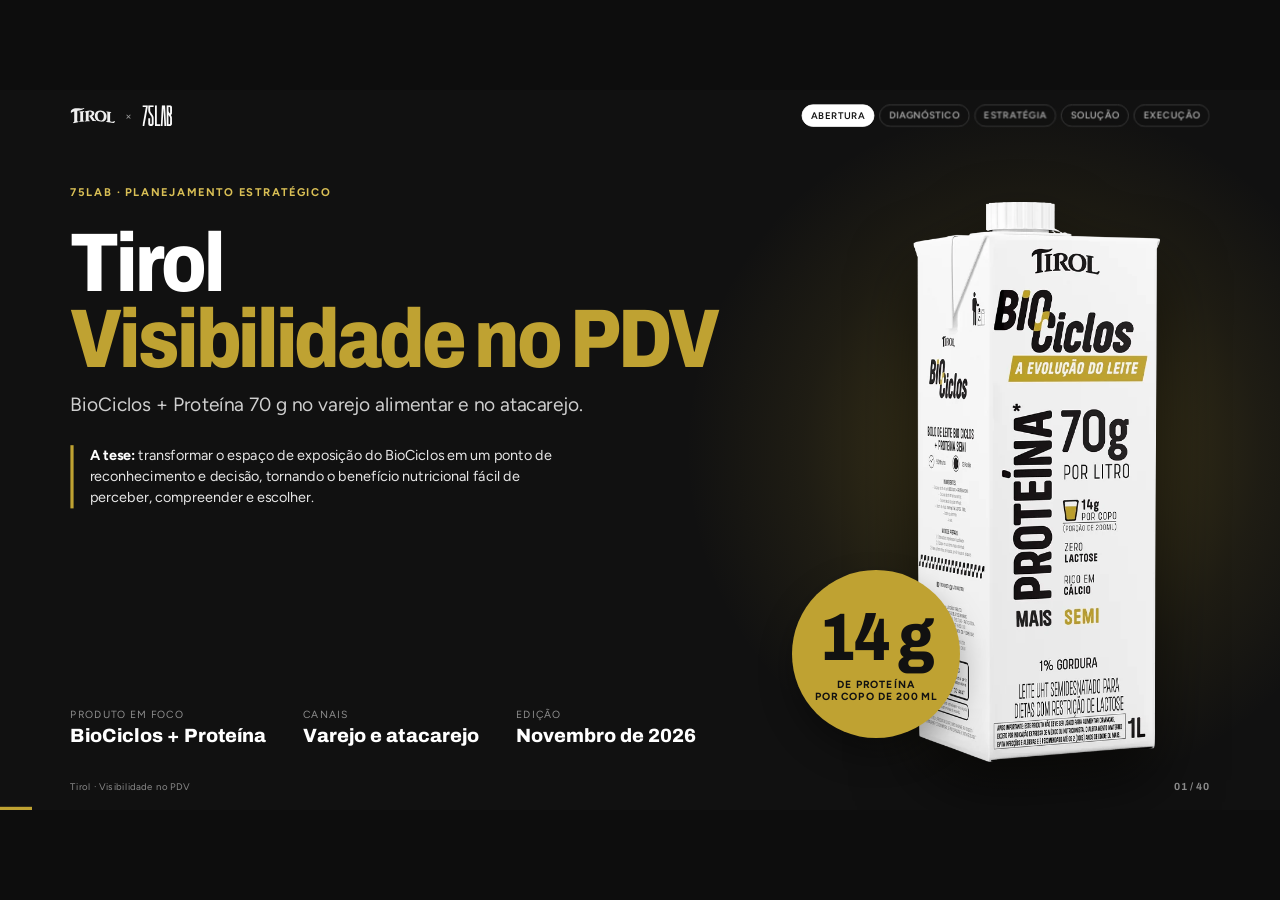
==== commit c549662a: "Transições e profundidade na apresentação comercial Cortina inclinada com faixas preta, leite e amar" ====
--- a/index.html
+++ b/index.html
@@ -13,7 +13,7 @@
 <link rel="preconnect" href="https://fonts.googleapis.com">
 <link rel="preconnect" href="https://fonts.gstatic.com" crossorigin>
 <link href="https://fonts.googleapis.com/css2?family=Archivo:wdth,wght@62..125,500..900&family=Figtree:wght@400;500;600;700&display=swap" rel="stylesheet">
-<link rel="stylesheet" href="assets/css/deck.css">
+<link rel="stylesheet" href="assets/css/deck.css?v=20261125c">
 </head>
 <body>
 <div id="stage" aria-live="polite">
@@ -886,6 +886,6 @@
     <p class="dica">← → navegam · M abre e fecha este índice · F tela cheia · Home / End</p>
   </div>
 </div>
-<script src="assets/js/deck.js"></script>
+<script src="assets/js/deck.js?v=20261125c"></script>
 </body>
 </html>
--- a/assets/css/deck.css
+++ b/assets/css/deck.css
@@ -219,7 +219,7 @@
 .capa .halo { position: absolute; right: -140px; top: 50%; width: 900px; height: 900px; transform: translateY(-50%); border-radius: 50%; background: radial-gradient(circle, rgba(191,162,50,.32) 0, rgba(191,162,50,.08) 45%, transparent 68%); }
 .capa .pack { position: absolute; right: 150px; bottom: 60px; height: 700px; width: auto; z-index: 3; filter: drop-shadow(0 40px 40px rgba(0,0,0,.6)); }
 .capa .selo { position: absolute; right: 400px; bottom: 90px; z-index: 4; width: 210px; height: 210px; border-radius: 50%; background: var(--gold); color: var(--ink); display: grid; place-content: center; text-align: center; box-shadow: 0 20px 40px rgba(0,0,0,.35); }
-.capa .selo b { font: 800 84px/.9 var(--f-d); font-stretch: 85%; letter-spacing: -.03em; }
+.capa .selo b { display: block; margin-bottom: 8px; font: 800 84px/1 var(--f-d); font-stretch: 85%; letter-spacing: -.03em; }
 .capa .selo span { font: 700 13px/1.25 var(--f-t); letter-spacing: .08em; text-transform: uppercase; }
 .capa .tese { margin-top: 34px; max-width: 640px; border-left: 4px solid var(--gold); padding-left: 20px; font-size: 18px; color: #e6e6e6; line-height: 1.45; }
 
@@ -256,7 +256,7 @@
 .regua .r3 { color: var(--gold-l); }
 .regua .preco { background: #fff; color: var(--ink); margin: 6px 8px; border-radius: 3px; font: 800 18px var(--f-d); letter-spacing: 0; padding: 0 14px; border: 1px dashed #999; }
 .stopper { position: absolute; z-index: 3; width: 128px; background: var(--ink); color: #fff; border-radius: 10px; padding: 12px 12px 14px; text-align: center; box-shadow: 0 10px 20px rgba(0,0,0,.25); border: 2px solid var(--gold); }
-.stopper b { display: block; font: 800 46px/.9 var(--f-d); font-stretch: 85%; color: var(--gold); }
+.stopper b { display: block; margin-bottom: 2px; font: 800 46px/1 var(--f-d); font-stretch: 85%; color: var(--gold); }
 .stopper span { display: block; font: 700 11px/1.25 var(--f-t); letter-spacing: .1em; text-transform: uppercase; margin-top: 4px; }
 .stopper img { height: 12px; width: auto; margin: 0 auto 8px; filter: invert(1); }
 .palete { display: grid; grid-template-columns: repeat(7, 1fr); gap: 4px; padding: 14px 40px 0; }
